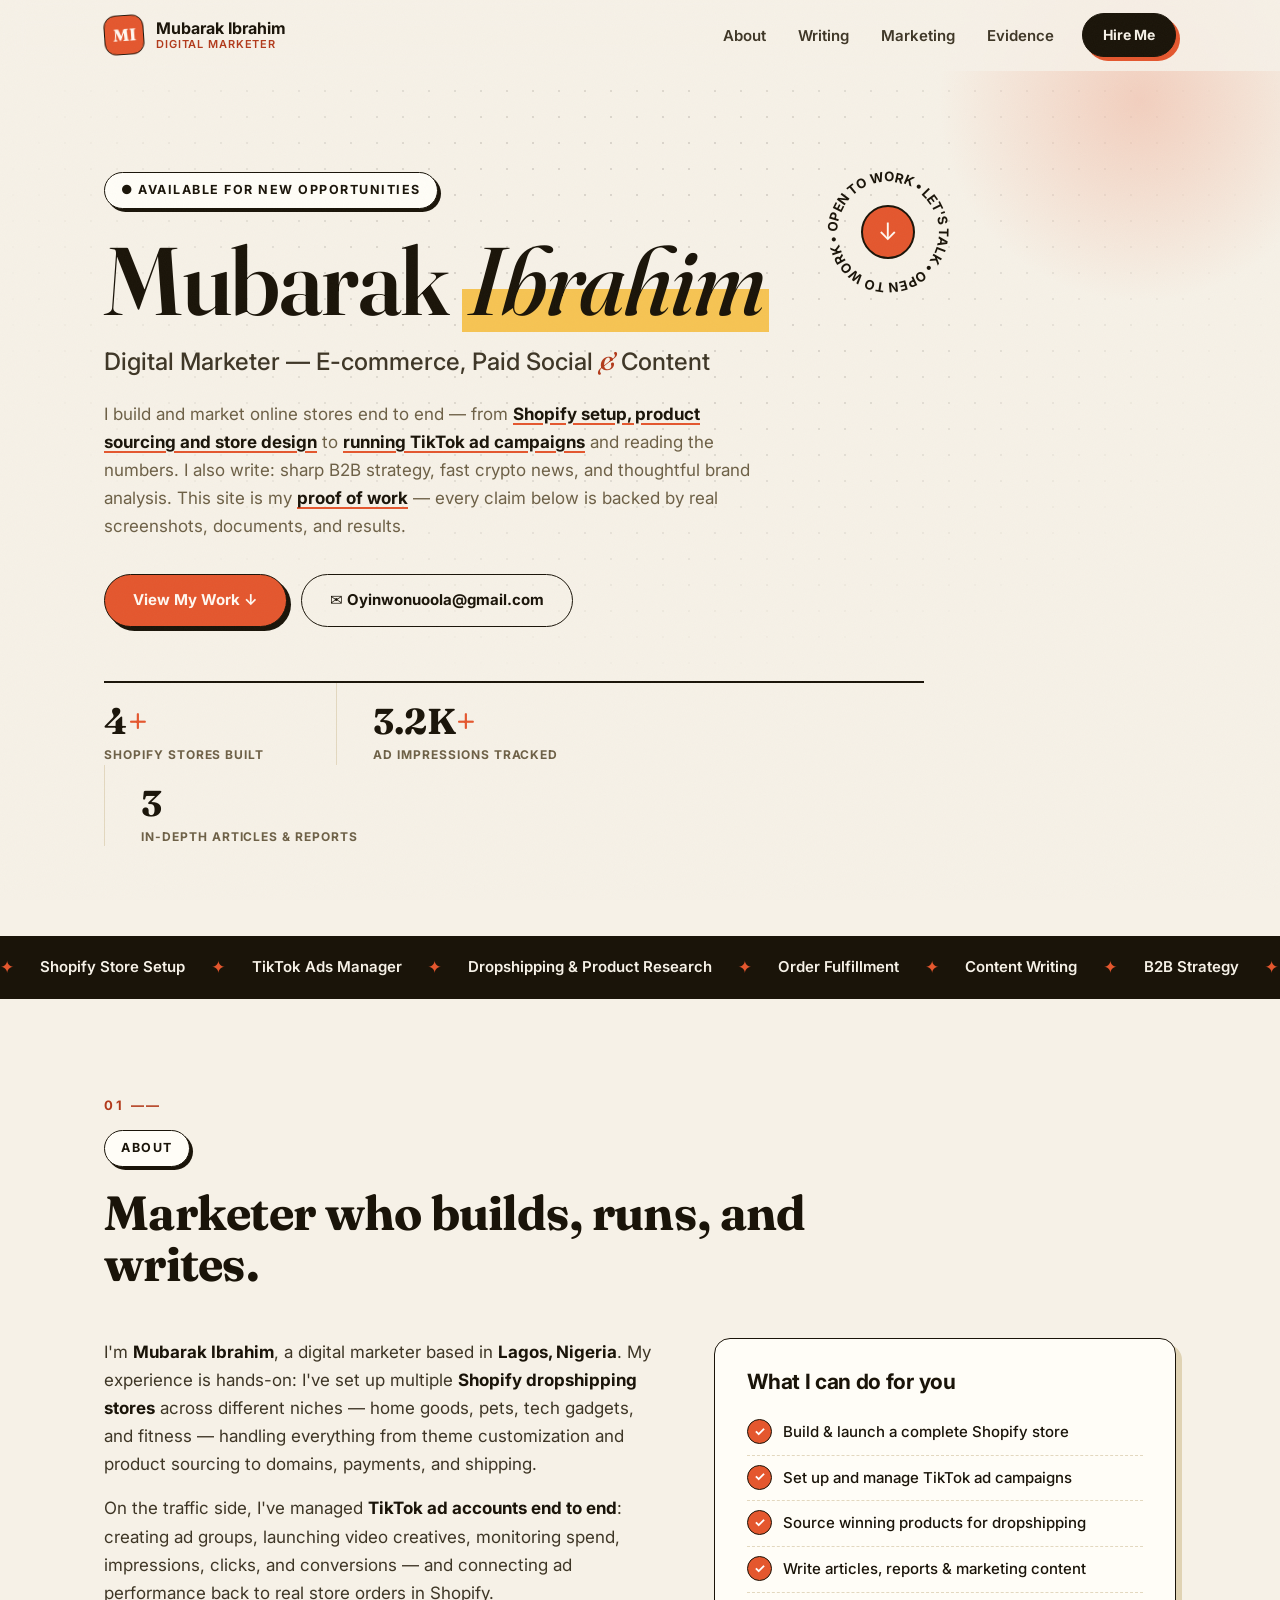
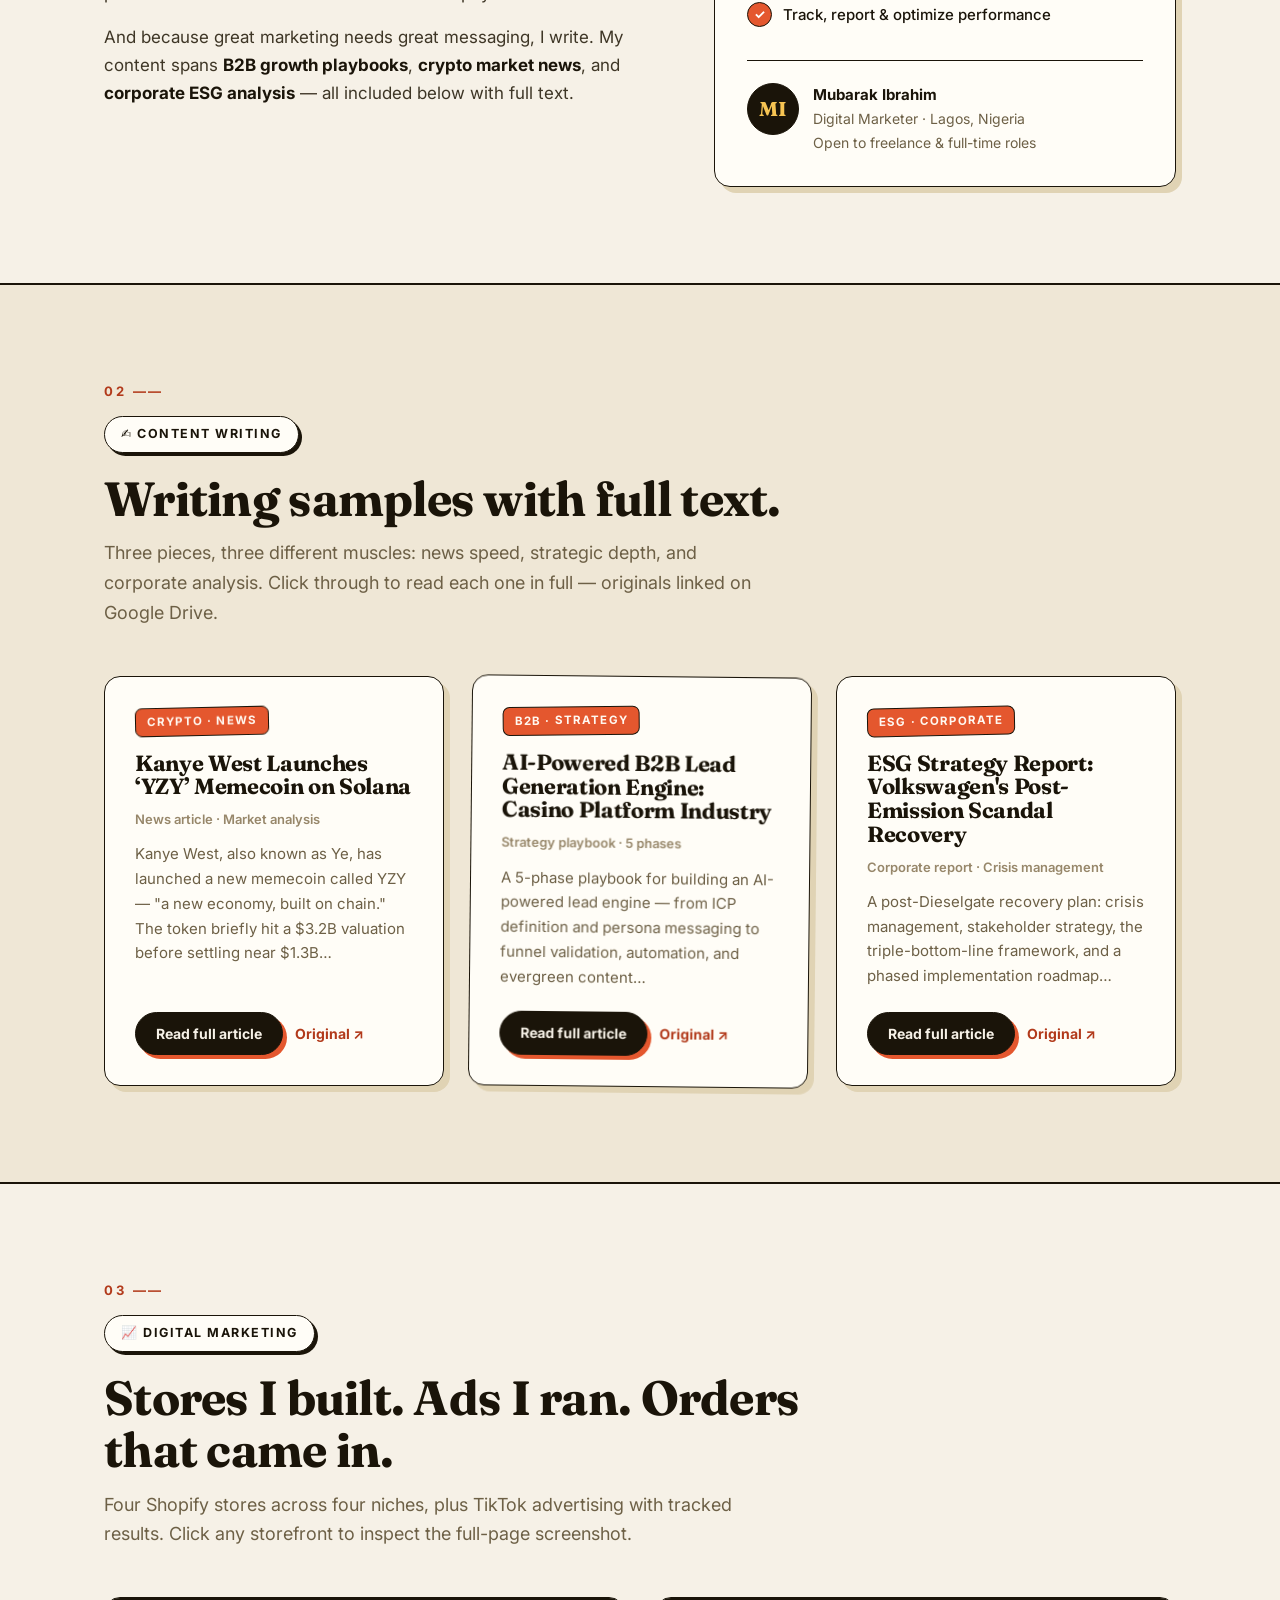
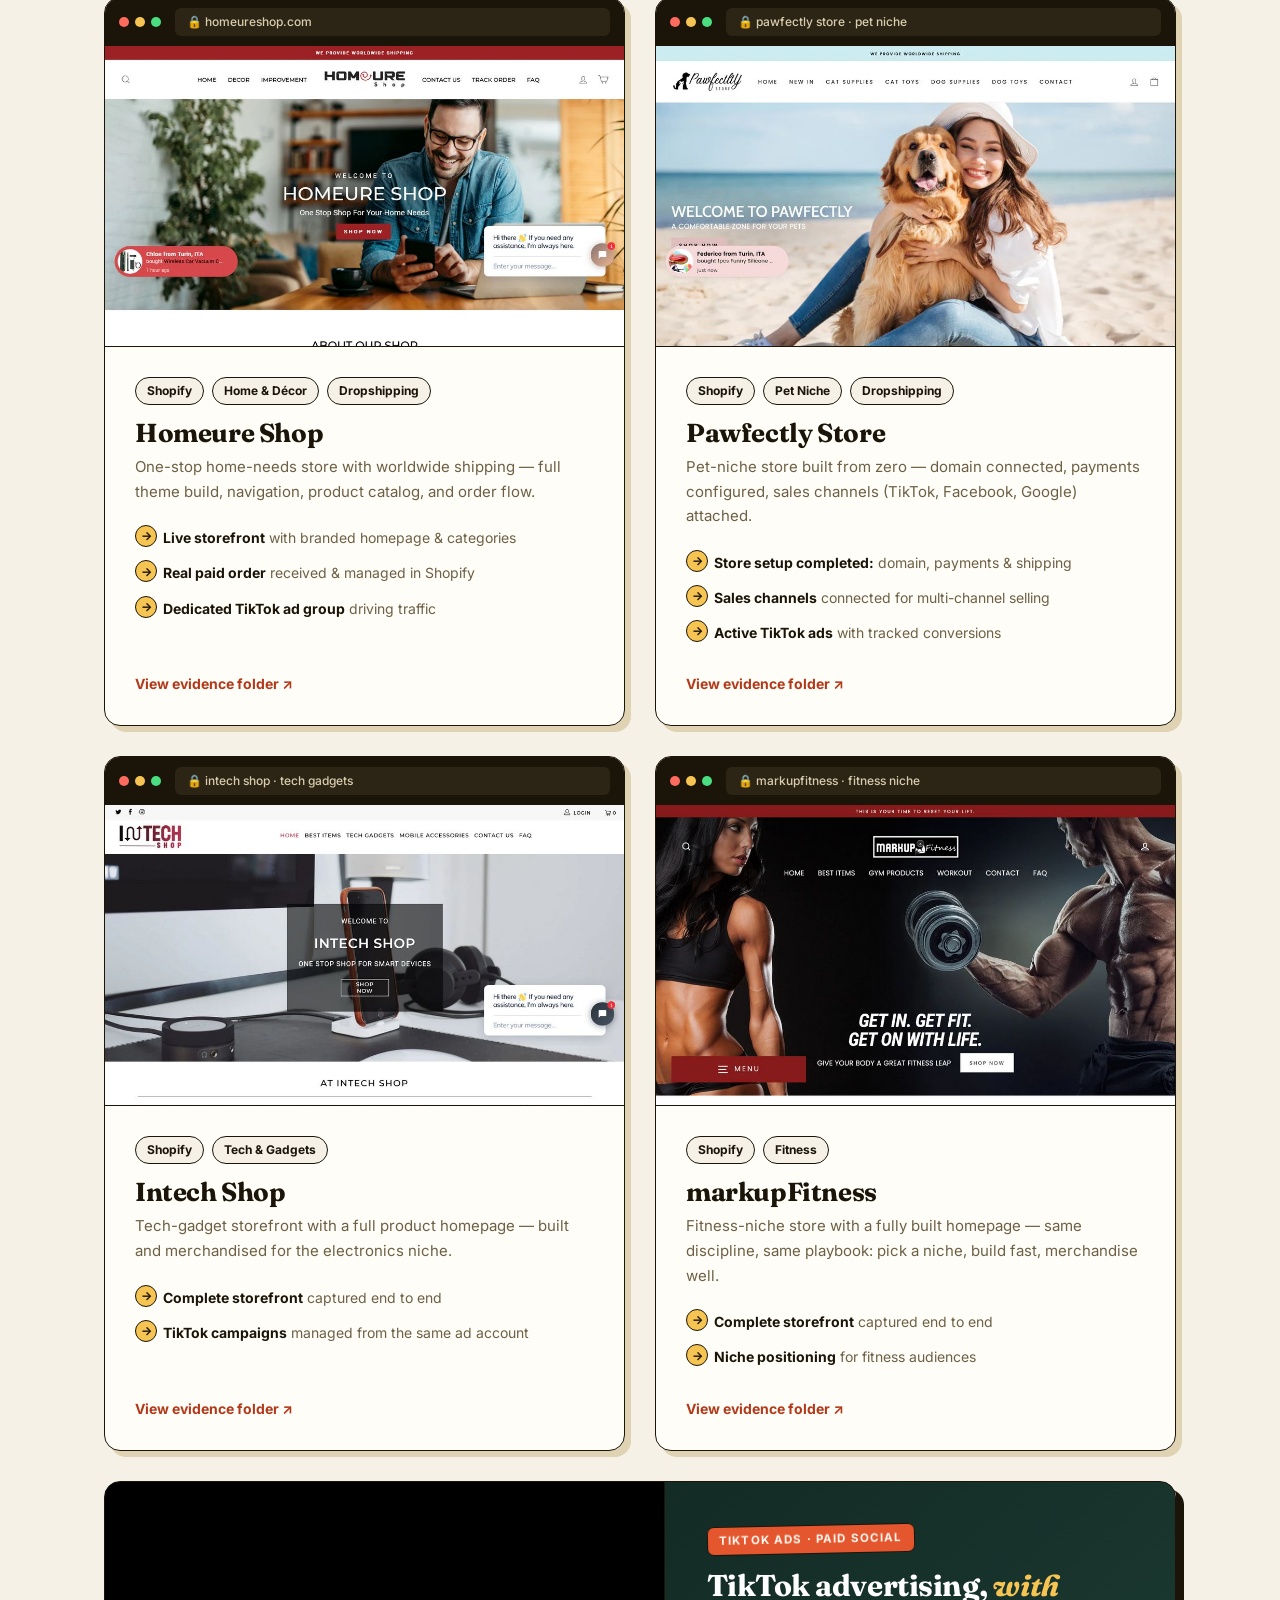
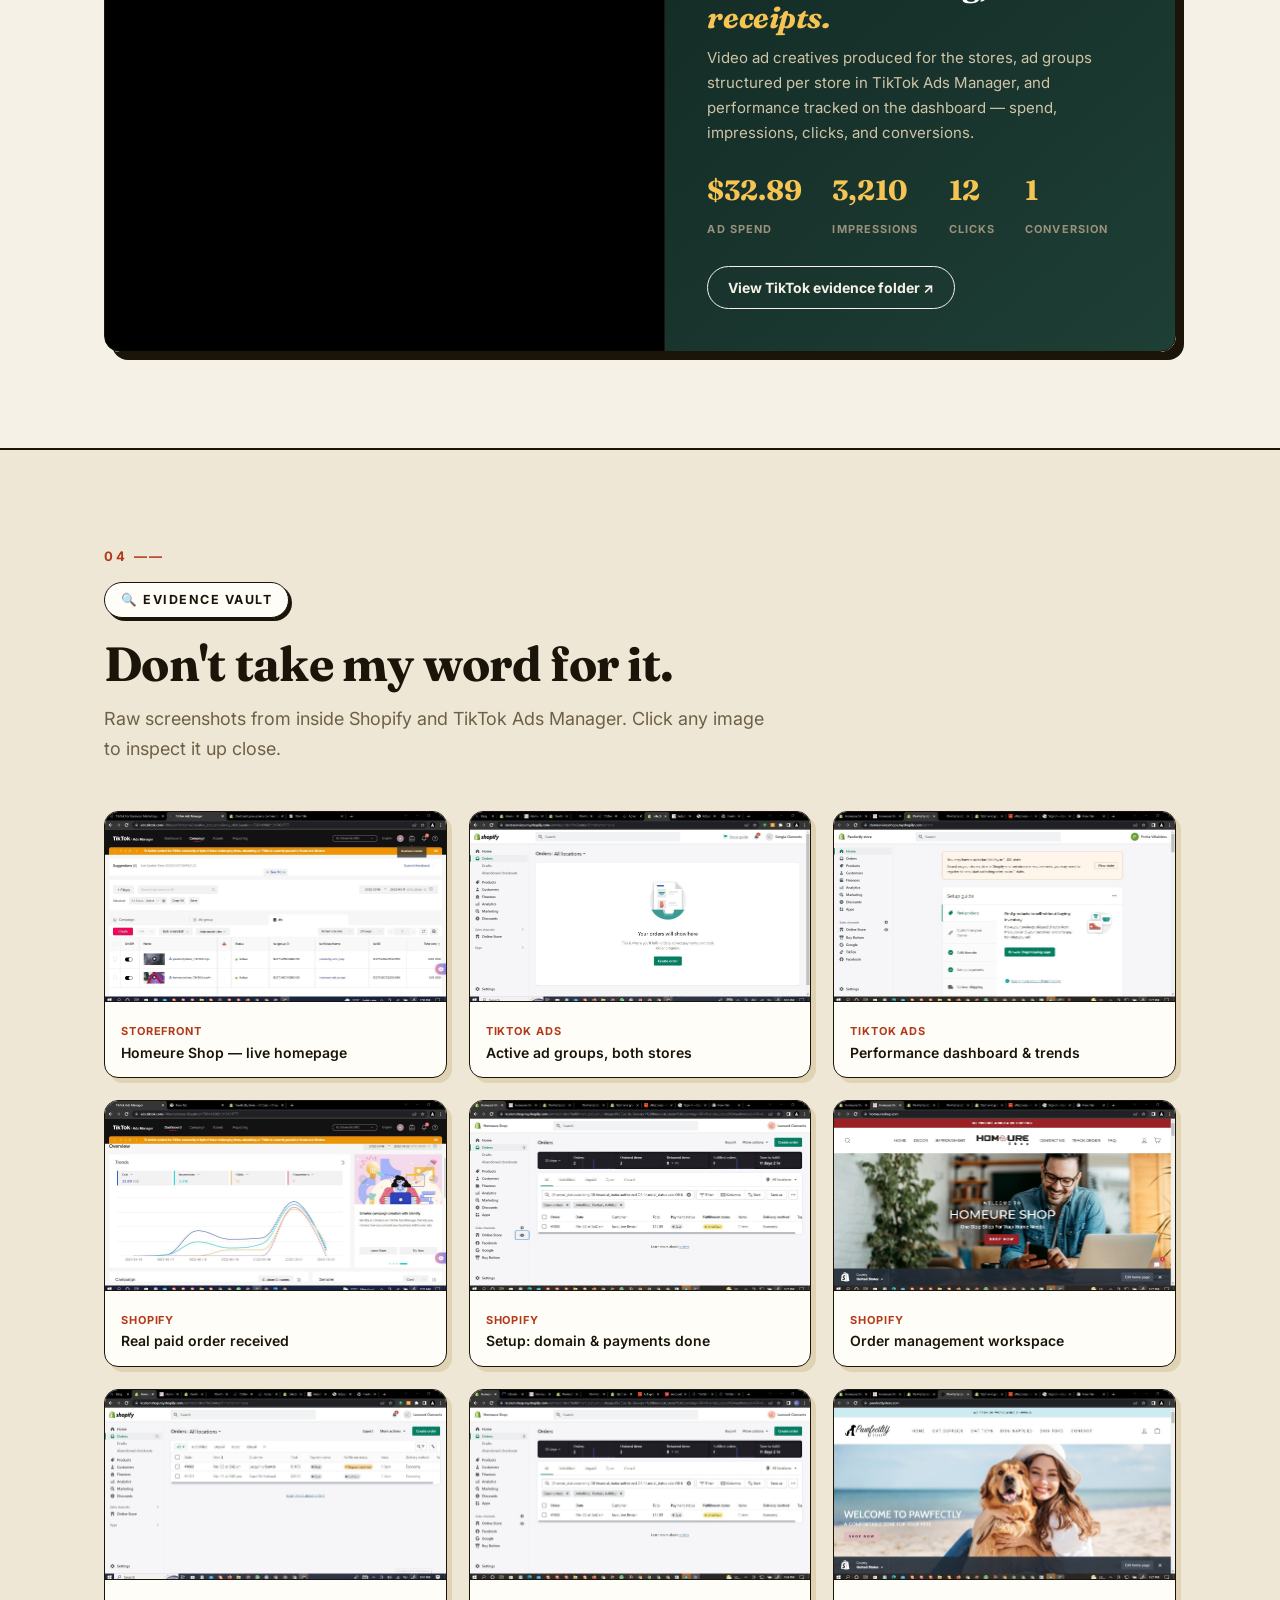
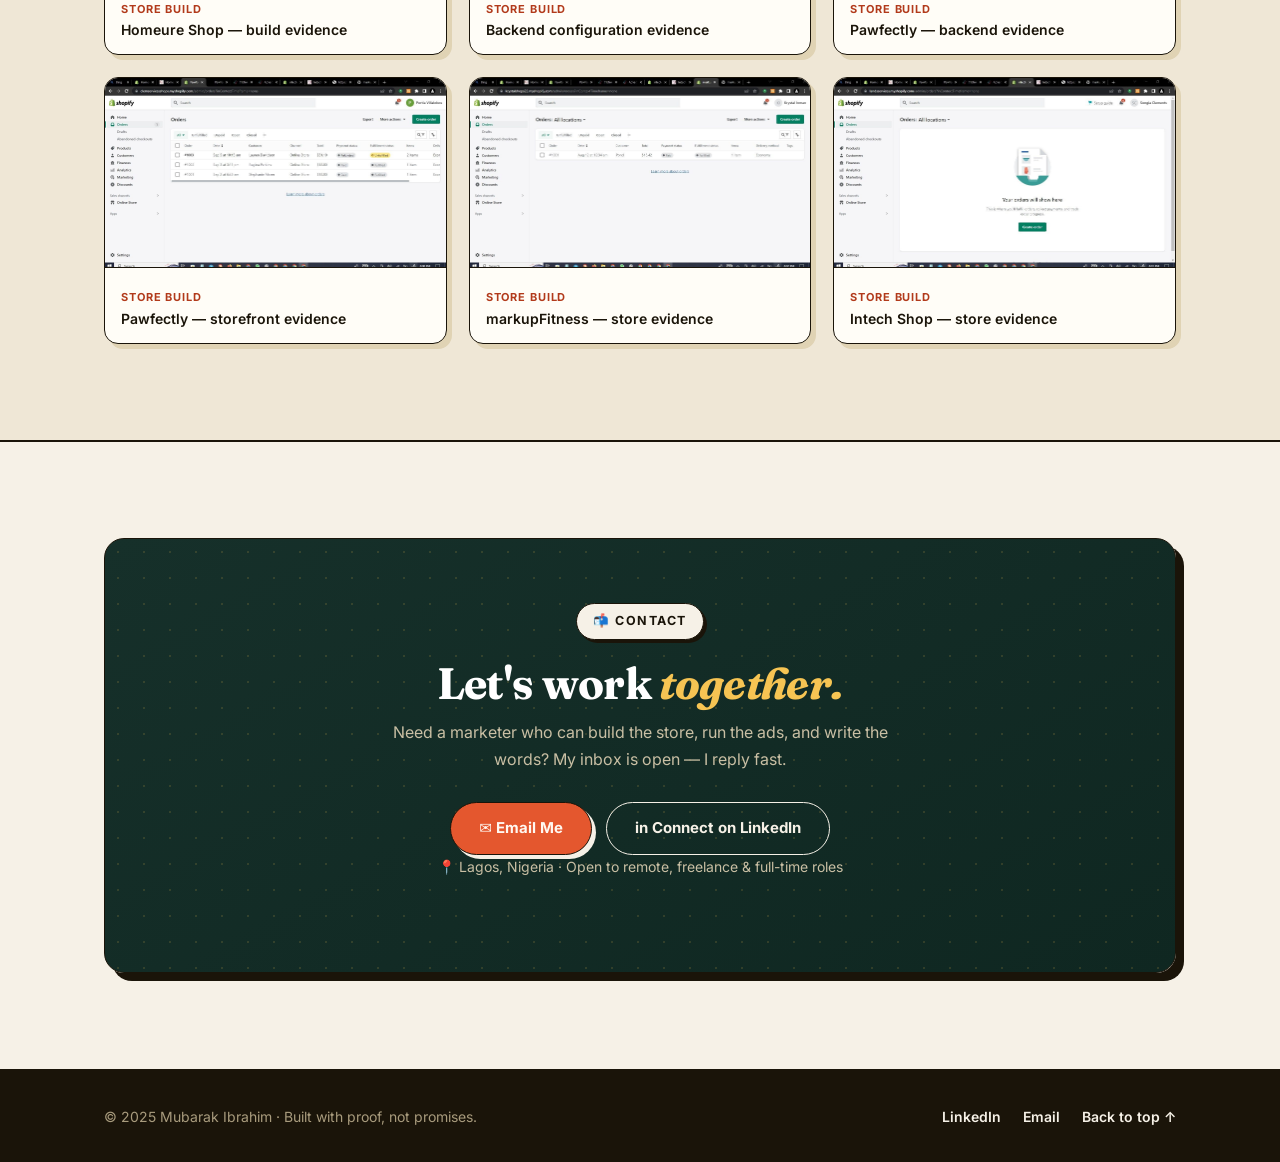
==== index.html @ b7db6907 "Launch portfolio" ====
<!DOCTYPE html>
<html lang="en">
<head>
  <meta charset="UTF-8" />
  <meta name="viewport" content="width=device-width, initial-scale=1.0" />
  <title>Mubarak Ibrahim — Digital Marketer | Content & E-commerce Portfolio</title>
  <meta name="description" content="Portfolio of Mubarak Ibrahim, Digital Marketer. Evidence of work: 4 Shopify e-commerce stores, TikTok ad campaigns, and content writing — B2B strategy, crypto news, and ESG brand analysis." />
  <link rel="icon" href="data:image/svg+xml,%3Csvg xmlns='http://www.w3.org/2000/svg' viewBox='0 0 64 64'%3E%3Crect width='64' height='64' rx='14' fill='%231c1917'/%3E%3Ctext x='32' y='43' font-family='Georgia,serif' font-size='30' font-weight='bold' fill='white' text-anchor='middle'%3EMI%3C/text%3E%3C/svg%3E" />
  <link rel="preconnect" href="https://fonts.googleapis.com" />
  <link rel="preconnect" href="https://fonts.gstatic.com" crossorigin />
  <link href="https://fonts.googleapis.com/css2?family=Fraunces:opsz,wght@9..144,500;9..144,600;9..144,700&family=Inter:wght@400;500;600;700&display=swap" rel="stylesheet" />
  <link rel="stylesheet" href="assets/css/style.css" />
</head>
<body>

  <!-- ================= NAV ================= -->
  <nav class="nav" id="nav">
    <div class="nav-inner">
      <a class="brand" href="#top">
        <span class="brand-mark">MI</span>
        <span class="brand-name">Mubarak Ibrahim<small>Digital Marketer</small></span>
      </a>
      <ul class="nav-links" id="navLinks">
        <li><a href="#about">About</a></li>
        <li><a href="#writing">Writing</a></li>
        <li><a href="#marketing">Marketing</a></li>
        <li><a href="#evidence">Evidence</a></li>
        <li class="nav-cta"><a class="btn btn-primary btn-sm" href="#contact">Hire Me</a></li>
      </ul>
      <button class="hamburger" id="hamburger" aria-label="Menu" aria-expanded="false">☰</button>
    </div>
  </nav>

  <!-- ================= HERO ================= -->
  <header class="hero" id="top">
    <div class="container">
      <div class="hero-inner">
        <div class="hero-badge reveal" aria-hidden="true">
          <svg viewBox="0 0 120 120">
            <defs><path id="badge-circle" d="M60,60 m-46,0 a46,46 0 1,1 92,0 a46,46 0 1,1 -92,0" /></defs>
            <text><textPath href="#badge-circle" textLength="286">OPEN TO WORK • LET'S TALK • OPEN TO WORK •</textPath></text>
          </svg>
          <div class="hero-badge-center"><span>↓</span></div>
        </div>
        <span class="eyebrow reveal">● Available for new opportunities</span>
        <h1 class="reveal">Mubarak <span class="amp">Ibrahim</span></h1>
        <p class="hero-role reveal">Digital Marketer — E-commerce, Paid Social <span class="amp">&amp;</span> Content</p>
        <p class="hero-bio reveal">
          I build and market online stores end to end — from <strong>Shopify setup, product sourcing
          and store design</strong> to <strong>running TikTok ad campaigns</strong> and reading the numbers.
          I also write: sharp B2B strategy, fast crypto news, and thoughtful brand analysis.
          This site is my <strong>proof of work</strong> — every claim below is backed by real screenshots, documents, and results.
        </p>
        <div class="hero-actions reveal">
          <a class="btn btn-accent" href="#marketing">View My Work ↓</a>
          <a class="btn btn-ghost" href="mailto:Oyinwonuoola@gmail.com">✉️ Oyinwonuoola@gmail.com</a>
        </div>
        <div class="hero-stats reveal">
          <div class="stat"><div class="stat-num">4<span>+</span></div><div class="stat-label">Shopify stores built</div></div>
          <div class="stat"><div class="stat-num">3.2K<span>+</span></div><div class="stat-label">Ad impressions tracked</div></div>
          <div class="stat"><div class="stat-num">3</div><div class="stat-label">In-depth articles &amp; reports</div></div>
        </div>
      </div>
    </div>
  </header>

  <!-- ================= SKILLS TICKER ================= -->
  <div class="marquee" aria-label="Skills">
    <div class="marquee-track">
      <div class="mq-group">
        <span class="mq-item"><span class="mq-star">✦</span>Shopify Store Setup</span>
        <span class="mq-item"><span class="mq-star">✦</span>TikTok Ads Manager</span>
        <span class="mq-item"><span class="mq-star">✦</span>Dropshipping &amp; Product Research</span>
        <span class="mq-item"><span class="mq-star">✦</span>Order Fulfillment</span>
        <span class="mq-item"><span class="mq-star">✦</span>Content Writing</span>
        <span class="mq-item"><span class="mq-star">✦</span>B2B Strategy</span>
        <span class="mq-item"><span class="mq-star">✦</span>Crypto &amp; Market News</span>
        <span class="mq-item"><span class="mq-star">✦</span>ESG &amp; Brand Analysis</span>
      </div>
      <div class="mq-group" aria-hidden="true">
        <span class="mq-item"><span class="mq-star">✦</span>Shopify Store Setup</span>
        <span class="mq-item"><span class="mq-star">✦</span>TikTok Ads Manager</span>
        <span class="mq-item"><span class="mq-star">✦</span>Dropshipping &amp; Product Research</span>
        <span class="mq-item"><span class="mq-star">✦</span>Order Fulfillment</span>
        <span class="mq-item"><span class="mq-star">✦</span>Content Writing</span>
        <span class="mq-item"><span class="mq-star">✦</span>B2B Strategy</span>
        <span class="mq-item"><span class="mq-star">✦</span>Crypto &amp; Market News</span>
        <span class="mq-item"><span class="mq-star">✦</span>ESG &amp; Brand Analysis</span>
      </div>
    </div>
  </div>

  <!-- ================= ABOUT ================= -->
  <section class="section" id="about">
    <div class="container">
      <div class="section-head reveal">
        <span class="eyebrow">About</span>
        <h2 class="section-title">Marketer who builds, runs, and writes.</h2>
      </div>
      <div class="about-grid">
        <div class="about-copy reveal">
          <p>
            I'm <strong>Mubarak Ibrahim</strong>, a digital marketer based in <strong>Lagos, Nigeria</strong>.
            My experience is hands-on: I've set up multiple <strong>Shopify dropshipping stores</strong> across
            different niches — home goods, pets, tech gadgets, and fitness — handling everything from
            theme customization and product sourcing to domains, payments, and shipping.
          </p>
          <p>
            On the traffic side, I've managed <strong>TikTok ad accounts end to end</strong>: creating ad groups,
            launching video creatives, monitoring spend, impressions, clicks, and conversions — and connecting
            ad performance back to real store orders in Shopify.
          </p>
          <p>
            And because great marketing needs great messaging, I write. My content spans
            <strong>B2B growth playbooks</strong>, <strong>crypto market news</strong>, and
            <strong>corporate ESG analysis</strong> — all included below with full text.
          </p>
        </div>
        <aside class="about-card reveal">
          <h3>What I can do for you</h3>
          <ul class="check-list">
            <li>Build &amp; launch a complete Shopify store</li>
            <li>Set up and manage TikTok ad campaigns</li>
            <li>Source winning products for dropshipping</li>
            <li>Write articles, reports &amp; marketing content</li>
            <li>Track, report &amp; optimize performance</li>
          </ul>
          <div class="profile-row">
            <div class="avatar">MI</div>
            <p><strong>Mubarak Ibrahim</strong>Digital Marketer · Lagos, Nigeria<br />Open to freelance &amp; full-time roles</p>
          </div>
        </aside>
      </div>
    </div>
  </section>

  <!-- ================= WRITING ================= -->
  <section class="section section-alt" id="writing">
    <div class="container">
      <div class="section-head reveal">
        <span class="eyebrow">✍️ Content Writing</span>
        <h2 class="section-title">Writing samples with full text.</h2>
        <p class="section-lead">Three pieces, three different muscles: news speed, strategic depth, and corporate analysis. Click through to read each one in full — originals linked on Google Drive.</p>
      </div>
      <div class="writing-grid">
        <article class="article-card reveal">
          <span class="tag">Crypto · News</span>
          <h3><a href="articles/yzy-memecoin.html">Kanye West Launches ‘YZY’ Memecoin on Solana</a></h3>
          <p class="article-meta">News article · Market analysis</p>
          <p class="article-excerpt">Kanye West, also known as Ye, has launched a new memecoin called YZY — "a new economy, built on chain." The token briefly hit a $3.2B valuation before settling near $1.3B…</p>
          <div class="article-actions">
            <a class="btn btn-primary btn-sm" href="articles/yzy-memecoin.html">Read full article</a>
            <a class="text-link" href="https://drive.google.com/file/d/1-a0sJqhmX3QsgvcOfZs9fnZiYoQkZNGd2jI4k3p58xU/view" target="_blank" rel="noopener">Original ↗</a>
          </div>
        </article>
        <article class="article-card reveal">
          <span class="tag">B2B · Strategy</span>
          <h3><a href="articles/b2b-lead-generation.html">AI-Powered B2B Lead Generation Engine: Casino Platform Industry</a></h3>
          <p class="article-meta">Strategy playbook · 5 phases</p>
          <p class="article-excerpt">A 5-phase playbook for building an AI-powered lead engine — from ICP definition and persona messaging to funnel validation, automation, and evergreen content…</p>
          <div class="article-actions">
            <a class="btn btn-primary btn-sm" href="articles/b2b-lead-generation.html">Read full article</a>
            <a class="text-link" href="https://drive.google.com/file/d/11D16DRTC5qL5moirmEOJ-NyrhL7PH-spTAf7kSePG1E/view" target="_blank" rel="noopener">Original ↗</a>
          </div>
        </article>
        <article class="article-card reveal">
          <span class="tag">ESG · Corporate</span>
          <h3><a href="articles/volkswagen-esg.html">ESG Strategy Report: Volkswagen's Post-Emission Scandal Recovery</a></h3>
          <p class="article-meta">Corporate report · Crisis management</p>
          <p class="article-excerpt">A post-Dieselgate recovery plan: crisis management, stakeholder strategy, the triple-bottom-line framework, and a phased implementation roadmap…</p>
          <div class="article-actions">
            <a class="btn btn-primary btn-sm" href="articles/volkswagen-esg.html">Read full article</a>
            <a class="text-link" href="https://drive.google.com/file/d/1rjMRXbpgLOSpxG6YwfJzLoMmj19BBimt/view" target="_blank" rel="noopener">Original ↗</a>
          </div>
        </article>
      </div>
    </div>
  </section>

  <!-- ================= MARKETING ================= -->
  <section class="section" id="marketing">
    <div class="container">
      <div class="section-head reveal">
        <span class="eyebrow">📈 Digital Marketing</span>
        <h2 class="section-title">Stores I built. Ads I ran. Orders that came in.</h2>
        <p class="section-lead">Four Shopify stores across four niches, plus TikTok advertising with tracked results. Click any storefront to inspect the full-page screenshot.</p>
      </div>

      <div class="projects">
        <!-- Homeure Shop -->
        <article class="project-card reveal">
          <div class="browser-frame" data-lightbox data-full="assets/img/homeure-store.jpg" data-caption="Homeure Shop — full homepage (homeureshop.com)">
            <div class="browser-bar"><span class="dot"></span><span class="dot"></span><span class="dot"></span><span class="browser-url">🔒 homeureshop.com</span></div>
            <div class="project-cover"><img src="assets/img/homeure-store.jpg" alt="Homeure Shop homepage screenshot" loading="lazy" /></div>
          </div>
          <div class="project-body">
            <div class="project-tags"><span class="mini-tag">Shopify</span><span class="mini-tag">Home &amp; Décor</span><span class="mini-tag">Dropshipping</span></div>
            <h3>Homeure Shop</h3>
            <p>One-stop home-needs store with worldwide shipping — full theme build, navigation, product catalog, and order flow.</p>
            <ul class="evidence-list">
              <li><strong>Live storefront</strong> with branded homepage &amp; categories</li>
              <li><strong>Real paid order</strong> received &amp; managed in Shopify</li>
              <li><strong>Dedicated TikTok ad group</strong> driving traffic</li>
            </ul>
            <div class="project-actions">
              <a class="text-link" href="https://drive.google.com/drive/folders/1oxXbuyF2PI2U2iZTWecrxDIsL26G5jpI" target="_blank" rel="noopener">View evidence folder ↗</a>
            </div>
          </div>
        </article>

        <!-- Pawfectly Store -->
        <article class="project-card reveal">
          <div class="browser-frame" data-lightbox data-full="assets/img/pawfectly-store.jpg" data-caption="Pawfectly Store — full homepage (pet niche)">
            <div class="browser-bar"><span class="dot"></span><span class="dot"></span><span class="dot"></span><span class="browser-url">🔒 pawfectly store · pet niche</span></div>
            <div class="project-cover"><img src="assets/img/pawfectly-store.jpg" alt="Pawfectly Store homepage screenshot" loading="lazy" /></div>
          </div>
          <div class="project-body">
            <div class="project-tags"><span class="mini-tag">Shopify</span><span class="mini-tag">Pet Niche</span><span class="mini-tag">Dropshipping</span></div>
            <h3>Pawfectly Store</h3>
            <p>Pet-niche store built from zero — domain connected, payments configured, sales channels (TikTok, Facebook, Google) attached.</p>
            <ul class="evidence-list">
              <li><strong>Store setup completed:</strong> domain, payments &amp; shipping</li>
              <li><strong>Sales channels</strong> connected for multi-channel selling</li>
              <li><strong>Active TikTok ads</strong> with tracked conversions</li>
            </ul>
            <div class="project-actions">
              <a class="text-link" href="https://drive.google.com/drive/folders/1kOn7sy7D-cpSlJRNyOGpSOugDEtaK_dk" target="_blank" rel="noopener">View evidence folder ↗</a>
            </div>
          </div>
        </article>

        <!-- Intech Shop -->
        <article class="project-card reveal">
          <div class="browser-frame" data-lightbox data-full="assets/img/intech-store.jpg" data-caption="Intech Shop — full homepage (tech gadgets niche)">
            <div class="browser-bar"><span class="dot"></span><span class="dot"></span><span class="dot"></span><span class="browser-url">🔒 intech shop · tech gadgets</span></div>
            <div class="project-cover"><img src="assets/img/intech-store.jpg" alt="Intech Shop homepage screenshot" loading="lazy" /></div>
          </div>
          <div class="project-body">
            <div class="project-tags"><span class="mini-tag">Shopify</span><span class="mini-tag">Tech &amp; Gadgets</span></div>
            <h3>Intech Shop</h3>
            <p>Tech-gadget storefront with a full product homepage — built and merchandised for the electronics niche.</p>
            <ul class="evidence-list">
              <li><strong>Complete storefront</strong> captured end to end</li>
              <li><strong>TikTok campaigns</strong> managed from the same ad account</li>
            </ul>
            <div class="project-actions">
              <a class="text-link" href="https://drive.google.com/drive/folders/1r4uuQT5EAMBUreQ3su7FA-J2AtFwzams" target="_blank" rel="noopener">View evidence folder ↗</a>
            </div>
          </div>
        </article>

        <!-- markupFitness -->
        <article class="project-card reveal">
          <div class="browser-frame" data-lightbox data-full="assets/img/markupfitness-store.jpg" data-caption="markupFitness — full homepage (fitness niche)">
            <div class="browser-bar"><span class="dot"></span><span class="dot"></span><span class="dot"></span><span class="browser-url">🔒 markupfitness · fitness niche</span></div>
            <div class="project-cover"><img src="assets/img/markupfitness-store.jpg" alt="markupFitness homepage screenshot" loading="lazy" /></div>
          </div>
          <div class="project-body">
            <div class="project-tags"><span class="mini-tag">Shopify</span><span class="mini-tag">Fitness</span></div>
            <h3>markupFitness</h3>
            <p>Fitness-niche store with a fully built homepage — same discipline, same playbook: pick a niche, build fast, merchandise well.</p>
            <ul class="evidence-list">
              <li><strong>Complete storefront</strong> captured end to end</li>
              <li><strong>Niche positioning</strong> for fitness audiences</li>
            </ul>
            <div class="project-actions">
              <a class="text-link" href="https://drive.google.com/drive/folders/1SFcfakpo4IRvBQ7ryxf-NO4F6MiCYDrq" target="_blank" rel="noopener">View evidence folder ↗</a>
            </div>
          </div>
        </article>
      </div>

      <!-- TikTok Ads feature -->
      <div class="tiktok-feature reveal">
        <div class="tiktok-media">
          <iframe title="TikTok ad creative video" src="https://drive.google.com/file/d/14dOxNoDcb_JM_QWrisLl0E0SJB1pFznJ/preview" allow="autoplay; encrypted-media" loading="lazy"></iframe>
        </div>
        <div class="tiktok-body">
          <span class="tag">TikTok Ads · Paid Social</span>
          <h3>TikTok advertising, <em>with receipts.</em></h3>
          <p>Video ad creatives produced for the stores, ad groups structured per store in TikTok Ads Manager, and performance tracked on the dashboard — spend, impressions, clicks, and conversions.</p>
          <div class="metric-row">
            <div class="metric"><b>$32.89</b><span>Ad spend</span></div>
            <div class="metric"><b>3,210</b><span>Impressions</span></div>
            <div class="metric"><b>12</b><span>Clicks</span></div>
            <div class="metric"><b>1</b><span>Conversion</span></div>
          </div>
          <a class="btn btn-ghost btn-sm" href="https://drive.google.com/drive/folders/14tAijVWEa_QQSwhrqDxzR5HbbMkL7rvp" target="_blank" rel="noopener">View TikTok evidence folder ↗</a>
        </div>
      </div>
    </div>
  </section>

  <!-- ================= EVIDENCE ================= -->
  <section class="section section-alt" id="evidence">
    <div class="container">
      <div class="section-head reveal">
        <span class="eyebrow">🔍 Evidence Vault</span>
        <h2 class="section-title">Don't take my word for it.</h2>
        <p class="section-lead">Raw screenshots from inside Shopify and TikTok Ads Manager. Click any image to inspect it up close.</p>
      </div>
      <div class="gallery-grid">
        <div class="g-item reveal" data-lightbox data-full="assets/img/tiktok-kc-1.jpg" data-caption="Homeure Shop — live storefront homepage">
          <div class="g-thumb"><img src="assets/img/tiktok-kc-1.jpg" alt="Homeure Shop live storefront" loading="lazy" /></div>
          <div class="g-cap"><span>Storefront</span><p>Homeure Shop — live homepage</p></div>
        </div>
        <div class="g-item reveal" data-lightbox data-full="assets/img/intech.jpg" data-caption="TikTok Ads Manager — active ad groups for Pawfectly & Homeure stores">
          <div class="g-thumb"><img src="assets/img/intech.jpg" alt="TikTok Ads Manager campaigns" loading="lazy" /></div>
          <div class="g-cap"><span>TikTok Ads</span><p>Active ad groups, both stores</p></div>
        </div>
        <div class="g-item reveal" data-lightbox data-full="assets/img/kc-2.jpg" data-caption="TikTok Ads dashboard — $32.89 spend · 3,210 impressions · 12 clicks · 1 conversion">
          <div class="g-thumb"><img src="assets/img/kc-2.jpg" alt="TikTok Ads performance dashboard" loading="lazy" /></div>
          <div class="g-cap"><span>TikTok Ads</span><p>Performance dashboard &amp; trends</p></div>
        </div>
        <div class="g-item reveal" data-lightbox data-full="assets/img/tiktok-kc-2.jpg" data-caption="Shopify orders — real paid order #1002 received at Homeure Shop">
          <div class="g-thumb"><img src="assets/img/tiktok-kc-2.jpg" alt="Shopify paid order" loading="lazy" /></div>
          <div class="g-cap"><span>Shopify</span><p>Real paid order received</p></div>
        </div>
        <div class="g-item reveal" data-lightbox data-full="assets/img/kc-11.jpg" data-caption="Shopify setup guide — domain & payments configured (Pawfectly store)">
          <div class="g-thumb"><img src="assets/img/kc-11.jpg" alt="Shopify store setup guide" loading="lazy" /></div>
          <div class="g-cap"><span>Shopify</span><p>Setup: domain &amp; payments done</p></div>
        </div>
        <div class="g-item reveal" data-lightbox data-full="assets/img/kc-1.jpg" data-caption="Shopify admin — order management workspace">
          <div class="g-thumb"><img src="assets/img/kc-1.jpg" alt="Shopify admin orders" loading="lazy" /></div>
          <div class="g-cap"><span>Shopify</span><p>Order management workspace</p></div>
        </div>
        <div class="g-item reveal" data-lightbox data-full="assets/img/kc-first-store.jpg" data-caption="Homeure Shop — store build evidence">
          <div class="g-thumb"><img src="assets/img/kc-first-store.jpg" alt="Homeure Shop build evidence" loading="lazy" /></div>
          <div class="g-cap"><span>Store build</span><p>Homeure Shop — build evidence</p></div>
        </div>
        <div class="g-item reveal" data-lightbox data-full="assets/img/kc-111.jpg" data-caption="Store backend — configuration evidence">
          <div class="g-thumb"><img src="assets/img/kc-111.jpg" alt="Store backend evidence" loading="lazy" /></div>
          <div class="g-cap"><span>Store build</span><p>Backend configuration evidence</p></div>
        </div>
        <div class="g-item reveal" data-lightbox data-full="assets/img/kc-22.jpg" data-caption="Pawfectly store — backend evidence">
          <div class="g-thumb"><img src="assets/img/kc-22.jpg" alt="Pawfectly store backend" loading="lazy" /></div>
          <div class="g-cap"><span>Store build</span><p>Pawfectly — backend evidence</p></div>
        </div>
        <div class="g-item reveal" data-lightbox data-full="assets/img/parfect.jpg" data-caption="Pawfectly store — storefront evidence">
          <div class="g-thumb"><img src="assets/img/parfect.jpg" alt="Pawfectly store evidence" loading="lazy" /></div>
          <div class="g-cap"><span>Store build</span><p>Pawfectly — storefront evidence</p></div>
        </div>
        <div class="g-item reveal" data-lightbox data-full="assets/img/markupfitness.jpg" data-caption="markupFitness — store evidence">
          <div class="g-thumb"><img src="assets/img/markupfitness.jpg" alt="markupFitness evidence" loading="lazy" /></div>
          <div class="g-cap"><span>Store build</span><p>markupFitness — store evidence</p></div>
        </div>
        <div class="g-item reveal" data-lightbox data-full="assets/img/intech.jpg" data-caption="Intech Shop — storefront cover">
          <div class="g-thumb"><img src="assets/img/intech.jpg" alt="Intech Shop evidence" loading="lazy" /></div>
          <div class="g-cap"><span>Store build</span><p>Intech Shop — store evidence</p></div>
        </div>
      </div>
    </div>
  </section>

  <!-- ================= CONTACT ================= -->
  <section class="section" id="contact">
    <div class="container">
      <div class="contact-card reveal">
        <span class="eyebrow">📬 Contact</span>
        <h2>Let's work <em>together.</em></h2>
        <p>Need a marketer who can build the store, run the ads, and write the words? My inbox is open — I reply fast.</p>
        <div class="contact-actions">
          <a class="btn btn-accent" href="mailto:Oyinwonuoola@gmail.com">✉️ Email Me</a>
          <a class="btn btn-ghost" href="https://www.linkedin.com/in/ibrahim-mubarak-333363290" target="_blank" rel="noopener">in Connect on LinkedIn</a>
        </div>
        <p class="contact-meta">📍 Lagos, Nigeria · Open to remote, freelance &amp; full-time roles</p>
      </div>
    </div>
  </section>

  <!-- ================= FOOTER ================= -->
  <footer>
    <div class="container footer-inner">
      <p>© 2025 Mubarak Ibrahim · Built with proof, not promises.</p>
      <div class="footer-links">
        <a href="https://www.linkedin.com/in/ibrahim-mubarak-333363290" target="_blank" rel="noopener">LinkedIn</a>
        <a href="mailto:Oyinwonuoola@gmail.com">Email</a>
        <a href="#top">Back to top ↑</a>
      </div>
    </div>
  </footer>

  <!-- ================= LIGHTBOX ================= -->
  <div class="lightbox" id="lightbox" role="dialog" aria-label="Image viewer">
    <div class="lightbox-backdrop"></div>
    <div class="lightbox-box">
      <button class="lightbox-btn lb-close" id="lbClose" aria-label="Close">✕</button>
      <button class="lightbox-btn lb-prev" id="lbPrev" aria-label="Previous">←</button>
      <button class="lightbox-btn lb-next" id="lbNext" aria-label="Next">→</button>
      <div class="lightbox-body" id="lbBody"><img id="lbImg" src="" alt="Evidence image" /></div>
      <p class="lightbox-cap" id="lbCap"></p>
    </div>
  </div>

  <script src="assets/js/main.js"></script>
</body>
</html>
---- assets/css/style.css ----
/* ============================================================
   Mubarak Ibrahim — Portfolio
   Identity: warm paper · ink · burnt orange (editorial minimal)
   ============================================================ */
:root {
  --paper: #f6f1e7;
  --paper-2: #efe7d6;
  --surface: #fffdf7;
  --ink: #1a1409;
  --ink-2: #3e3626;
  --muted: #6d6046;
  --faint: #97876a;
  --line: #e3d8bf;
  --sand-shadow: #e0d3b4;
  --accent: #e4572e;
  --accent-dark: #b23a1b;
  --accent-soft: #fdeee3;
  --marker: #f6c453;
  --pine: #16302a;
  --pine-2: #1e3f35;
  --radius: 16px;
  --shadow-sm: 0 1px 2px rgba(26, 20, 9, 0.08);
  --shadow-card: 6px 6px 0 var(--sand-shadow);
  --shadow-card-hover: 9px 9px 0 var(--ink);
  --font-body: "Inter", system-ui, -apple-system, "Segoe UI", Roboto, Arial, sans-serif;
  --font-display: "Fraunces", Georgia, "Times New Roman", serif;
  --max-w: 1120px;
}

* { box-sizing: border-box; margin: 0; padding: 0; }
html { scroll-behavior: smooth; }
body {
  counter-reset: sec;
  font-family: var(--font-body);
  background: var(--paper);
  color: var(--ink);
  line-height: 1.65;
  font-size: 16px;
  -webkit-font-smoothing: antialiased;
}
/* film grain over everything */
body::after {
  content: ""; position: fixed; inset: 0; z-index: 999; pointer-events: none; opacity: 0.05;
  background-image: url("data:image/svg+xml,%3Csvg xmlns='http://www.w3.org/2000/svg' width='160' height='160'%3E%3Cfilter id='n'%3E%3CfeTurbulence type='fractalNoise' baseFrequency='0.9' numOctaves='2'/%3E%3C/filter%3E%3Crect width='160' height='160' filter='url(%23n)' opacity='0.6'/%3E%3C/svg%3E");
}
::selection { background: var(--accent); color: #fff; }
img { max-width: 100%; display: block; }
a { color: var(--accent-dark); }
section { scroll-margin-top: 84px; }
::-webkit-scrollbar { width: 12px; }
::-webkit-scrollbar-track { background: var(--paper); }
::-webkit-scrollbar-thumb { background: var(--ink); border-radius: 8px; border: 3px solid var(--paper); }

.container { max-width: var(--max-w); margin: 0 auto; padding: 0 24px; }
.section { padding: 96px 0; counter-increment: sec; }
.section-alt { background: var(--paper-2); border-top: 2px solid var(--ink); border-bottom: 2px solid var(--ink); }

/* ---------- Typography ---------- */
h1, h2, h3 { font-family: var(--font-display); line-height: 1.08; letter-spacing: -0.015em; }
.section-head { margin-bottom: 48px; max-width: 760px; }
.section-head::before {
  content: "0" counter(sec) " ——";
  display: block; font-family: var(--font-body);
  font-weight: 700; font-size: 13px; letter-spacing: 0.22em;
  color: var(--accent-dark); margin-bottom: 14px;
}
.eyebrow {
  display: inline-flex; align-items: center; gap: 8px;
  font-size: 12.5px; font-weight: 700; letter-spacing: 0.12em; text-transform: uppercase;
  color: var(--ink); background: var(--surface);
  border: 1.5px solid var(--ink); box-shadow: 3px 3px 0 var(--ink);
  padding: 7px 16px; border-radius: 999px; margin-bottom: 20px;
}
.section-title { font-size: clamp(32px, 4.6vw, 48px); margin-bottom: 14px; }
.section-lead { color: var(--muted); font-size: 18px; max-width: 680px; }

/* ---------- Buttons ---------- */
.btn {
  display: inline-flex; align-items: center; gap: 8px;
  font-weight: 700; font-size: 15px; text-decoration: none;
  padding: 13px 28px; border-radius: 999px;
  border: 1.5px solid var(--ink);
  transition: transform 0.15s ease, box-shadow 0.15s ease, background 0.15s ease, color 0.15s ease;
  cursor: pointer;
}
.btn-primary { background: var(--ink); color: var(--paper); box-shadow: 4px 4px 0 var(--accent); }
.btn-primary:hover { transform: translate(-2px, -2px); box-shadow: 6px 6px 0 var(--accent); }
.btn-primary:active { transform: translate(2px, 2px); box-shadow: 0 0 0 var(--accent); }
.btn-accent { background: var(--accent); color: #fff8f1; box-shadow: 4px 4px 0 var(--ink); }
.btn-accent:hover { background: var(--accent-dark); transform: translate(-2px, -2px); box-shadow: 6px 6px 0 var(--ink); }
.btn-accent:active { transform: translate(2px, 2px); box-shadow: 0 0 0 var(--ink); }
.btn-ghost { background: transparent; color: var(--ink); box-shadow: 4px 4px 0 transparent; }
.btn-ghost:hover { background: var(--ink); color: var(--paper); transform: translate(-2px, -2px); box-shadow: 6px 6px 0 var(--sand-shadow); }
.btn-sm { padding: 9px 20px; font-size: 14px; }

/* ---------- Nav ---------- */
.nav {
  position: fixed; top: 0; left: 0; right: 0; z-index: 100;
  background: rgba(246, 241, 231, 0.88);
  backdrop-filter: blur(12px); -webkit-backdrop-filter: blur(12px);
  border-bottom: 1.5px solid transparent;
  transition: border-color 0.2s ease;
}
.nav.scrolled { border-bottom-color: var(--ink); }
.nav-inner { max-width: var(--max-w); margin: 0 auto; padding: 0 24px; height: 70px; display: flex; align-items: center; justify-content: space-between; }
.brand { display: flex; align-items: center; gap: 12px; text-decoration: none; color: var(--ink); }
.brand-mark {
  width: 40px; height: 40px; border-radius: 12px;
  background: var(--accent); color: #fff8f1;
  border: 1.5px solid var(--ink);
  display: flex; align-items: center; justify-content: center;
  font-family: var(--font-display); font-weight: 700; font-size: 17px;
  transform: rotate(-4deg);
}
.brand-name { font-weight: 700; font-size: 16px; line-height: 1.2; }
.brand-name small { display: block; font-weight: 600; font-size: 11px; color: var(--accent-dark); text-transform: uppercase; letter-spacing: 0.08em; }
.nav-links { display: flex; align-items: center; gap: 4px; list-style: none; }
.nav-links a:not(.btn) {
  text-decoration: none; color: var(--ink-2); font-weight: 600; font-size: 15px;
  padding: 8px 14px; border-radius: 999px; transition: color 0.15s, background 0.15s;
}
.nav-links a:not(.btn):hover, .nav-links a:not(.btn).active { color: var(--ink); background: rgba(26,20,9,0.07); }
.nav-cta { margin-left: 10px; }
.hamburger { display: none; background: var(--surface); border: 1.5px solid var(--ink); border-radius: 10px; padding: 7px 12px; cursor: pointer; color: var(--ink); font-size: 18px; box-shadow: 3px 3px 0 var(--ink); }

/* ---------- Hero ---------- */
.hero { padding: 172px 0 90px; position: relative; overflow: hidden; }
.hero::before {
  content: ""; position: absolute; inset: 0;
  background-image: radial-gradient(rgba(26,20,9,0.12) 1.2px, transparent 1.2px);
  background-size: 26px 26px;
  mask-image: radial-gradient(ellipse 70% 62% at 50% 28%, black 25%, transparent 75%);
  -webkit-mask-image: radial-gradient(ellipse 70% 62% at 50% 28%, black 25%, transparent 75%);
  pointer-events: none;
}
.hero::after {
  content: ""; position: absolute; top: -180px; right: -140px; width: 560px; height: 560px;
  background: radial-gradient(closest-side, rgba(228,87,46,0.22), transparent 72%);
  pointer-events: none;
}
.hero-inner { position: relative; max-width: 820px; }
.hero h1 { font-size: clamp(52px, 8.5vw, 96px); margin: 0 0 10px; font-weight: 600; }
.hero h1 .amp {
  font-style: italic; font-weight: 500;
  background: linear-gradient(transparent 58%, var(--marker) 58%, var(--marker) 94%, transparent 94%);
  padding: 0 6px;
}
.hero-role { font-size: clamp(18px, 2.6vw, 24px); color: var(--ink-2); font-weight: 500; margin-bottom: 18px; }
.hero-role .amp { color: var(--accent-dark); font-style: italic; font-family: var(--font-display); }
.hero-bio { font-size: 17px; color: var(--muted); max-width: 660px; margin-bottom: 34px; }
.hero-bio strong {
  color: var(--ink); font-weight: 700;
  text-decoration: underline; text-decoration-color: var(--accent);
  text-decoration-thickness: 2px; text-underline-offset: 3px;
}
.hero-actions { display: flex; gap: 14px; flex-wrap: wrap; margin-bottom: 54px; }
.hero-stats { display: flex; flex-wrap: wrap; border-top: 2px solid var(--ink); }
.stat { padding: 20px 36px 0 0; margin-right: 36px; }
.stat + .stat { border-left: 1.5px solid var(--line); padding-left: 36px; }
.stat-num { font-family: var(--font-display); font-size: 36px; font-weight: 700; line-height: 1; }
.stat-num span { color: var(--accent); }
.stat-label { font-size: 12px; color: var(--muted); font-weight: 700; margin-top: 6px; text-transform: uppercase; letter-spacing: 0.08em; }
/* rotating badge */
.hero-badge { position: absolute; top: -6px; right: -30px; width: 132px; height: 132px; }
.hero-badge svg { width: 100%; height: 100%; animation: spin 16s linear infinite; }
.hero-badge text { font-size: 12px; font-weight: 700; letter-spacing: 1px; fill: var(--ink); font-family: var(--font-body); }
.hero-badge-center { position: absolute; inset: 0; display: flex; align-items: center; justify-content: center; }
.hero-badge-center span {
  width: 54px; height: 54px; border-radius: 50%;
  background: var(--accent); color: #fff8f1; font-size: 24px;
  border: 2px solid var(--ink);
  display: flex; align-items: center; justify-content: center;
}
@keyframes spin { to { transform: rotate(360deg); } }

/* ---------- Marquee ---------- */
.marquee {
  background: var(--ink); color: var(--paper);
  overflow: hidden; padding: 15px 0;
  border-top: 2px solid var(--ink); border-bottom: 2px solid var(--ink);
}
.marquee-track { display: flex; width: max-content; animation: marquee 30s linear infinite; }
.marquee:hover .marquee-track { animation-play-state: paused; }
.mq-group { display: flex; align-items: center; }
.mq-item { display: flex; align-items: center; gap: 26px; padding-right: 26px; font-weight: 600; font-size: 15px; white-space: nowrap; }
.mq-star { color: var(--accent); font-size: 17px; }
@keyframes marquee { to { transform: translateX(-50%); } }

/* ---------- About ---------- */
.about-grid { display: grid; grid-template-columns: 1.2fr 1fr; gap: 56px; align-items: start; }
.about-copy p { color: var(--ink-2); margin-bottom: 16px; font-size: 17px; }
.about-copy p strong { color: var(--ink); }
.about-card {
  background: var(--surface); border: 1.5px solid var(--ink); border-radius: var(--radius);
  padding: 32px; box-shadow: var(--shadow-card); position: sticky; top: 100px;
  transition: transform 0.2s ease, box-shadow 0.2s ease;
}
.about-card:hover { transform: translate(-3px, -3px); box-shadow: var(--shadow-card-hover); }
.about-card h3 { font-size: 21px; margin-bottom: 16px; font-family: var(--font-body); font-weight: 700; }
.check-list { list-style: none; }
.check-list li { padding: 10px 0 10px 36px; position: relative; border-bottom: 1.5px dashed var(--line); font-size: 15px; font-weight: 500; }
.check-list li:last-child { border-bottom: none; }
.check-list li::before {
  content: "✓"; position: absolute; left: 0; top: 9px;
  width: 23px; height: 23px; border-radius: 50%;
  background: var(--accent); color: #fff;
  font-size: 13px; font-weight: 700;
  display: flex; align-items: center; justify-content: center;
  border: 1.5px solid var(--ink);
}
.profile-row { display: flex; gap: 14px; margin-top: 22px; padding-top: 22px; border-top: 1.5px solid var(--ink); }
.profile-row .avatar {
  width: 52px; height: 52px; border-radius: 50%; flex-shrink: 0;
  background: var(--ink); color: var(--marker);
  display: flex; align-items: center; justify-content: center;
  font-family: var(--font-display); font-weight: 700; font-size: 20px;
  border: 1.5px solid var(--ink);
}
.profile-row p { font-size: 14px; color: var(--muted); margin: 0 !important; }
.profile-row p strong { display: block; color: var(--ink); font-size: 15px; }

/* ---------- Writing cards ---------- */
.writing-grid { display: grid; grid-template-columns: repeat(3, 1fr); gap: 26px; }
.article-card {
  background: var(--surface); border: 1.5px solid var(--ink); border-radius: var(--radius);
  padding: 30px; display: flex; flex-direction: column;
  box-shadow: var(--shadow-card);
  transition: transform 0.2s ease, box-shadow 0.2s ease;
}
.article-card:hover { transform: translate(-3px, -3px); box-shadow: var(--shadow-card-hover); }
.article-card:nth-child(2) { transform: rotate(0.6deg); }
.article-card:nth-child(2):hover { transform: rotate(0.6deg) translate(-3px, -3px); }
.tag {
  display: inline-block; font-size: 11.5px; font-weight: 700; text-transform: uppercase; letter-spacing: 0.1em;
  color: #fff8f1; background: var(--accent);
  border: 1.5px solid var(--ink); border-radius: 7px;
  padding: 4px 11px; margin-bottom: 16px; align-self: flex-start;
  transform: rotate(-1.2deg);
}
.article-card h3 { font-size: 22px; margin-bottom: 10px; }
.article-card h3 a { color: var(--ink); text-decoration: none; }
.article-card h3 a:hover { color: var(--accent-dark); }
.article-meta { font-size: 13px; color: var(--faint); font-weight: 600; margin-bottom: 12px; }
.article-excerpt { font-size: 15px; color: var(--muted); flex-grow: 1; margin-bottom: 22px; }
.article-actions { display: flex; gap: 12px; flex-wrap: wrap; align-items: center; }
.text-link { font-size: 14px; font-weight: 700; text-decoration: none; display: inline-flex; align-items: center; gap: 6px; color: var(--accent-dark); }
.text-link:hover { text-decoration: underline; text-underline-offset: 3px; }

/* ---------- Projects ---------- */
.projects { display: grid; grid-template-columns: 1fr 1fr; gap: 30px; }
.project-card {
  background: var(--surface); border: 1.5px solid var(--ink); border-radius: var(--radius);
  overflow: hidden; box-shadow: var(--shadow-card);
  transition: transform 0.2s ease, box-shadow 0.2s ease;
  display: flex; flex-direction: column;
}
.project-card:hover { transform: translate(-3px, -3px); box-shadow: var(--shadow-card-hover); }
.browser-frame { border-bottom: 1.5px solid var(--ink); cursor: zoom-in; }
.browser-bar { display: flex; align-items: center; gap: 6px; padding: 10px 14px; background: var(--ink); }
.dot { width: 10px; height: 10px; border-radius: 50%; }
.dot:first-child { background: #ff6b5e; } .dot:nth-child(2) { background: var(--marker); } .dot:nth-child(3) { background: #4ade80; }
.browser-url {
  flex-grow: 1; margin-left: 8px; font-size: 12px; font-weight: 500; color: #d9cdae;
  background: #2c2414; border-radius: 6px; padding: 4px 12px;
  white-space: nowrap; overflow: hidden; text-overflow: ellipsis;
}
.project-cover { height: 300px; overflow: hidden; background: var(--paper-2); }
.project-cover img { width: 100%; height: 100%; object-fit: cover; object-position: top center; transition: transform 0.4s ease; }
.project-card:hover .project-cover img { transform: scale(1.02); }
.project-body { padding: 30px; display: flex; flex-direction: column; flex-grow: 1; }
.project-tags { display: flex; gap: 8px; flex-wrap: wrap; margin-bottom: 14px; }
.mini-tag { font-size: 12px; font-weight: 700; color: var(--ink); background: var(--paper); border: 1.5px solid var(--ink); padding: 3px 11px; border-radius: 999px; }
.project-body h3 { font-size: 26px; margin-bottom: 8px; }
.project-body > p { font-size: 15px; color: var(--muted); margin-bottom: 16px; }
.evidence-list { list-style: none; margin-bottom: 22px; }
.evidence-list li { font-size: 14px; color: var(--muted); padding: 6px 0 6px 28px; position: relative; }
.evidence-list li::before {
  content: "→"; position: absolute; left: 0; top: 5px;
  width: 20px; height: 20px; border-radius: 50%;
  background: var(--marker); color: var(--ink);
  font-size: 12px; font-weight: 700;
  display: flex; align-items: center; justify-content: center;
  border: 1.5px solid var(--ink);
}
.evidence-list li strong { color: var(--ink); }
.project-actions { margin-top: auto; display: flex; gap: 10px; flex-wrap: wrap; }

/* ---------- TikTok feature ---------- */
.tiktok-feature {
  margin-top: 30px; border-radius: var(--radius);
  border: 1.5px solid var(--ink);
  background: linear-gradient(140deg, #10231e 0%, var(--pine) 55%, var(--pine-2) 100%);
  color: var(--paper);
  overflow: hidden; display: grid; grid-template-columns: 1.1fr 1fr;
  box-shadow: 8px 8px 0 var(--ink);
}
.tiktok-media { background: #000; min-height: 320px; border-right: 1.5px solid var(--ink); }
.tiktok-media iframe { width: 100%; height: 100%; min-height: 360px; border: none; display: block; }
.tiktok-body { padding: 42px; }
.tiktok-body .tag { transform: rotate(-1.2deg); }
.tiktok-body h3 { font-size: 30px; margin-bottom: 12px; color: #fff; }
.tiktok-body h3 em { color: var(--marker); font-style: italic; }
.tiktok-body p { color: #cfc4a8; font-size: 15px; margin-bottom: 22px; }
.metric-row { display: flex; gap: 30px; flex-wrap: wrap; margin-bottom: 26px; }
.metric b { display: block; font-family: var(--font-display); font-size: 28px; color: var(--marker); }
.metric span { font-size: 11px; text-transform: uppercase; letter-spacing: 0.1em; color: #9a917c; font-weight: 700; }
.tiktok-body .btn-ghost { color: var(--paper); border-color: var(--paper); }
.tiktok-body .btn-ghost:hover { background: var(--paper); color: var(--ink); box-shadow: 6px 6px 0 var(--accent); }

/* ---------- Evidence gallery ---------- */
.gallery-grid { display: grid; grid-template-columns: repeat(3, 1fr); gap: 22px; }
.g-item {
  background: var(--surface); border: 1.5px solid var(--ink); border-radius: 14px; overflow: hidden;
  cursor: zoom-in; box-shadow: 5px 5px 0 var(--sand-shadow);
  transition: transform 0.2s ease, box-shadow 0.2s ease;
}
.g-item:hover { transform: translate(-3px, -3px) rotate(-0.4deg); box-shadow: 8px 8px 0 var(--ink); }
.g-thumb { height: 190px; overflow: hidden; background: var(--paper-2); border-bottom: 1.5px solid var(--ink); }
.g-thumb img { width: 100%; height: 100%; object-fit: cover; object-position: top center; }
.g-cap { padding: 14px 16px; }
.g-cap p { font-size: 14px; font-weight: 600; line-height: 1.45; }
.g-cap span { font-size: 11px; color: var(--accent-dark); text-transform: uppercase; letter-spacing: 0.08em; font-weight: 700; }

/* ---------- Lightbox ---------- */
.lightbox { position: fixed; inset: 0; z-index: 200; display: none; align-items: center; justify-content: center; padding: 24px; }
.lightbox.open { display: flex; }
.lightbox-backdrop { position: absolute; inset: 0; background: rgba(20, 15, 6, 0.9); }
.lightbox-box { position: relative; max-width: 1000px; width: 100%; max-height: 92vh; display: flex; flex-direction: column; }
.lightbox-body { overflow-y: auto; border-radius: 14px; background: #fff; border: 2px solid var(--paper); }
.lightbox-body img { width: 100%; height: auto; }
.lightbox-cap { color: #e7ddc6; text-align: center; padding: 14px 48px 0; font-size: 15px; }
.lightbox-btn {
  position: absolute; top: -50px; width: 38px; height: 38px; border-radius: 50%;
  background: var(--accent); color: #fff; border: 1.5px solid var(--paper);
  font-size: 17px; cursor: pointer; display: flex; align-items: center; justify-content: center;
}
.lightbox-btn:hover { background: var(--accent-dark); }
.lb-close { right: 0; }
.lb-prev { right: 92px; } .lb-next { right: 46px; }

/* ---------- Article page ---------- */
.article-hero { padding: 158px 0 44px; border-bottom: 2px solid var(--ink); background-image: radial-gradient(rgba(26,20,9,0.1) 1.2px, transparent 1.2px); background-size: 24px 24px; }
.article-hero .container { max-width: 780px; }
.article-hero h1 { font-size: clamp(34px, 5.4vw, 54px); margin-bottom: 16px; }
.article-hero .article-meta { font-size: 14px; margin-bottom: 0; color: var(--muted); font-weight: 600; }
.article-body { padding: 12px 0 90px; }
.article-body .container { max-width: 780px; }
.prose { font-size: 17px; color: var(--ink-2); }
.prose p { margin-bottom: 18px; }
.prose h2 { font-size: 27px; margin: 42px 0 16px; }
.prose h2::before {
  content: ""; display: inline-block; width: 0.52em; height: 0.52em;
  background: var(--accent); border: 1.5px solid var(--ink); border-radius: 4px;
  margin-right: 12px; transform: translateY(-1px);
}
.prose h3 { font-size: 20px; margin: 30px 0 10px; font-family: var(--font-body); font-weight: 700; }
.prose ul, .prose ol { margin: 0 0 18px 24px; }
.prose li { margin-bottom: 8px; }
.prose li::marker { color: var(--accent-dark); font-weight: 700; }
.prose strong { color: var(--ink); }
.prose hr { border: none; border-top: 2px dashed var(--line); margin: 34px 0; }
.prose blockquote {
  border: 1.5px solid var(--ink); border-left: 6px solid var(--accent);
  background: var(--accent-soft);
  padding: 16px 22px; border-radius: 0 12px 12px 0; margin: 24px 0;
  color: var(--ink); font-size: 16px; box-shadow: 4px 4px 0 var(--sand-shadow);
}
.callout {
  background: var(--surface); border: 1.5px solid var(--ink); border-radius: 12px;
  padding: 22px 26px; margin: 34px 0; box-shadow: var(--shadow-card);
}
.callout p { margin: 0; font-size: 15px; color: var(--muted); }
.article-nav { display: flex; justify-content: space-between; gap: 12px; flex-wrap: wrap; margin-top: 48px; padding-top: 28px; border-top: 2px solid var(--ink); }

/* ---------- Contact ---------- */
.contact-card {
  background: linear-gradient(150deg, var(--pine) 0%, #0f2721 100%);
  color: var(--paper);
  border: 1.5px solid var(--ink); border-radius: 20px;
  padding: 64px 40px; text-align: center;
  box-shadow: 8px 8px 0 var(--ink);
  background-image: radial-gradient(rgba(246,196,83,0.14) 1.5px, transparent 1.5px), linear-gradient(150deg, var(--pine) 0%, #0f2721 100%);
  background-size: 26px 26px, cover;
}
.contact-card .eyebrow { background: var(--paper); }
.contact-card h2 { font-size: clamp(30px, 4.4vw, 44px); margin-bottom: 12px; color: #fff; }
.contact-card h2 em { color: var(--marker); }
.contact-card > p { color: #c9bfa4; max-width: 520px; margin: 0 auto 30px; }
.contact-actions { display: flex; gap: 14px; justify-content: center; flex-wrap: wrap; }
.contact-card .btn-accent { box-shadow: 4px 4px 0 var(--paper); }
.contact-card .btn-accent:hover { box-shadow: 6px 6px 0 var(--paper); }
.contact-card .btn-ghost { color: var(--paper); border-color: var(--paper); }
.contact-card .btn-ghost:hover { background: var(--paper); color: var(--ink); box-shadow: 6px 6px 0 var(--accent); }
.contact-meta { margin-top: 26px; font-size: 14px; color: #9a917c; }

/* ---------- Footer ---------- */
footer { border-top: 2px solid var(--ink); padding: 34px 0; background: var(--ink); color: #a89b7d; }
.footer-inner { display: flex; justify-content: space-between; align-items: center; gap: 16px; flex-wrap: wrap; }
.footer-inner p { font-size: 14px; }
.footer-links { display: flex; gap: 22px; }
.footer-links a { font-size: 14px; font-weight: 600; color: var(--paper); text-decoration: none; }
.footer-links a:hover { color: var(--marker); }

/* ---------- Reveal animation ---------- */
.reveal { opacity: 0; transform: translateY(24px); transition: opacity 0.6s ease, transform 0.6s ease; }
.reveal.visible { opacity: 1; transform: none; }
.article-card.reveal.visible:nth-child(2) { transform: rotate(0.6deg); }
@media (prefers-reduced-motion: reduce) {
  .reveal { opacity: 1; transform: none; transition: none; }
  .marquee-track, .hero-badge svg { animation: none; }
  html { scroll-behavior: auto; }
}

/* ---------- Responsive ---------- */
@media (max-width: 960px) {
  .hero-badge { display: none; }
  .writing-grid { grid-template-columns: 1fr; }
  .article-card:nth-child(2), .article-card.reveal.visible:nth-child(2) { transform: none; }
  .projects { grid-template-columns: 1fr; }
  .gallery-grid { grid-template-columns: 1fr 1fr; }
  .about-grid { grid-template-columns: 1fr; gap: 36px; }
  .about-card { position: static; }
  .tiktok-feature { grid-template-columns: 1fr; }
  .tiktok-media { border-right: none; border-bottom: 1.5px solid var(--ink); }
  .contact-card { padding: 44px 26px; }
}
@media (max-width: 720px) {
  .section { padding: 68px 0; }
  .hero { padding: 132px 0 64px; }
  .nav-links {
    display: none; position: absolute; top: 70px; left: 12px; right: 12px;
    background: var(--surface); border: 1.5px solid var(--ink); border-radius: 14px;
    box-shadow: 5px 5px 0 var(--ink);
    flex-direction: column; align-items: stretch; padding: 12px; gap: 4px;
  }
  .nav-links.open { display: flex; }
  .nav-links a:not(.btn) { padding: 12px 14px; }
  .nav-cta { margin: 8px 0 0; }
  .nav-cta .btn { width: 100%; justify-content: center; }
  .hamburger { display: block; }
  .gallery-grid { grid-template-columns: 1fr; }
  .stat { padding: 16px 24px 0 0; margin-right: 24px; }
  .stat + .stat { padding-left: 24px; }
  .stat-num { font-size: 30px; }
  .lightbox-btn { top: auto; bottom: -54px; }
  .lb-close { right: 0; } .lb-prev { right: 92px; } .lb-next { right: 46px; }
  .lightbox-cap { padding: 14px 0 0; }
}
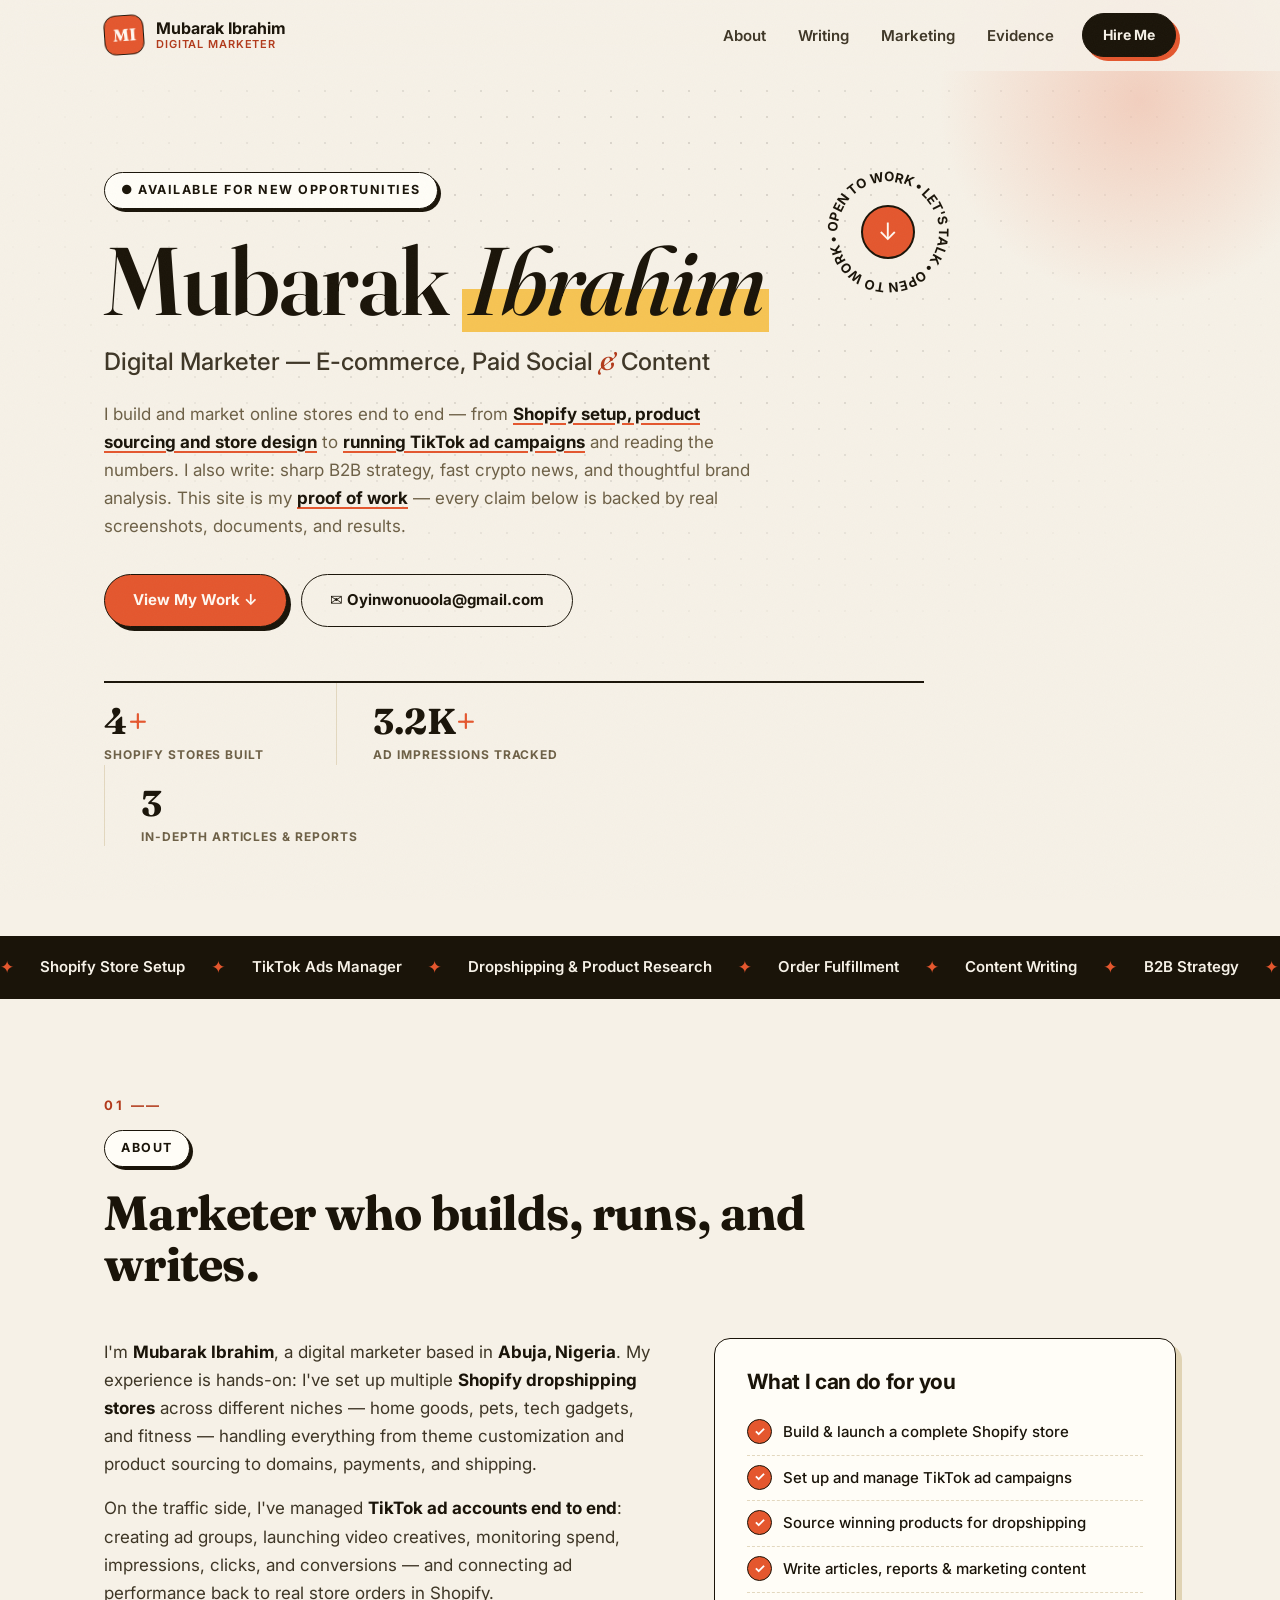
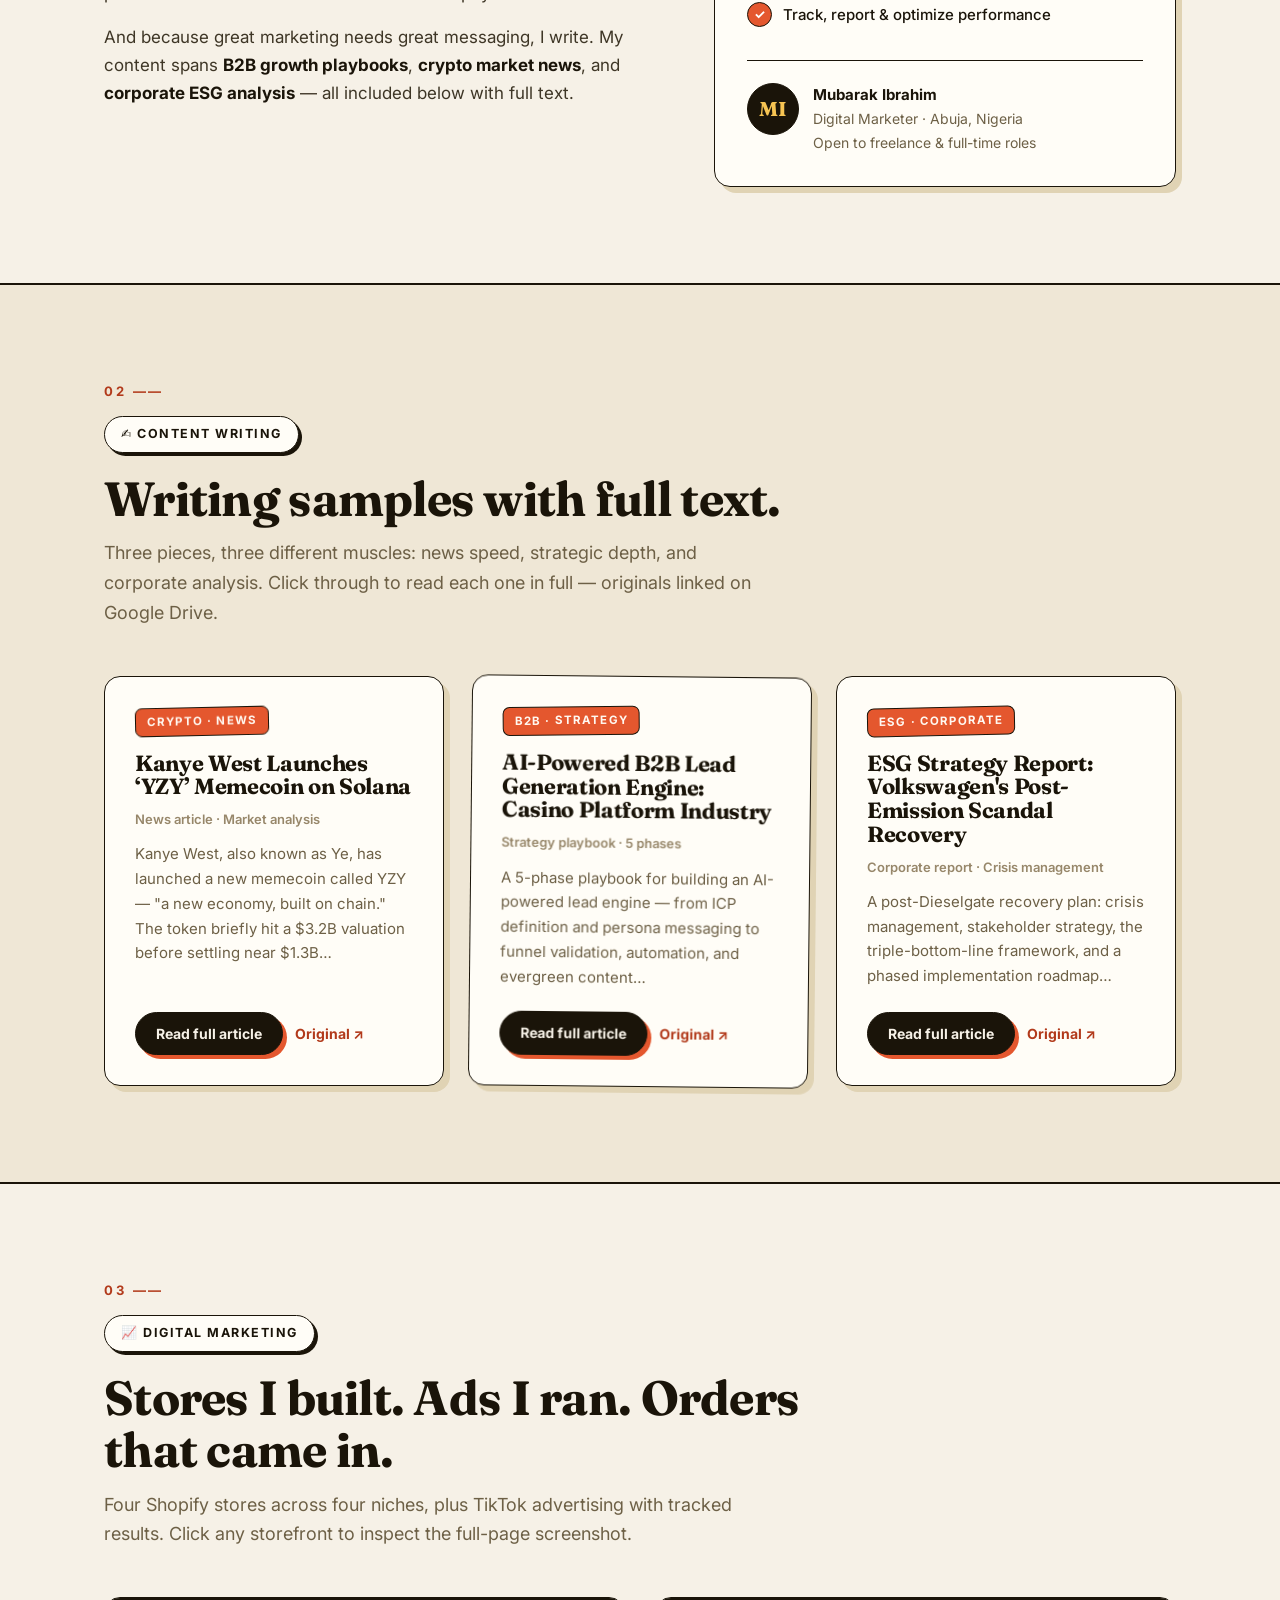
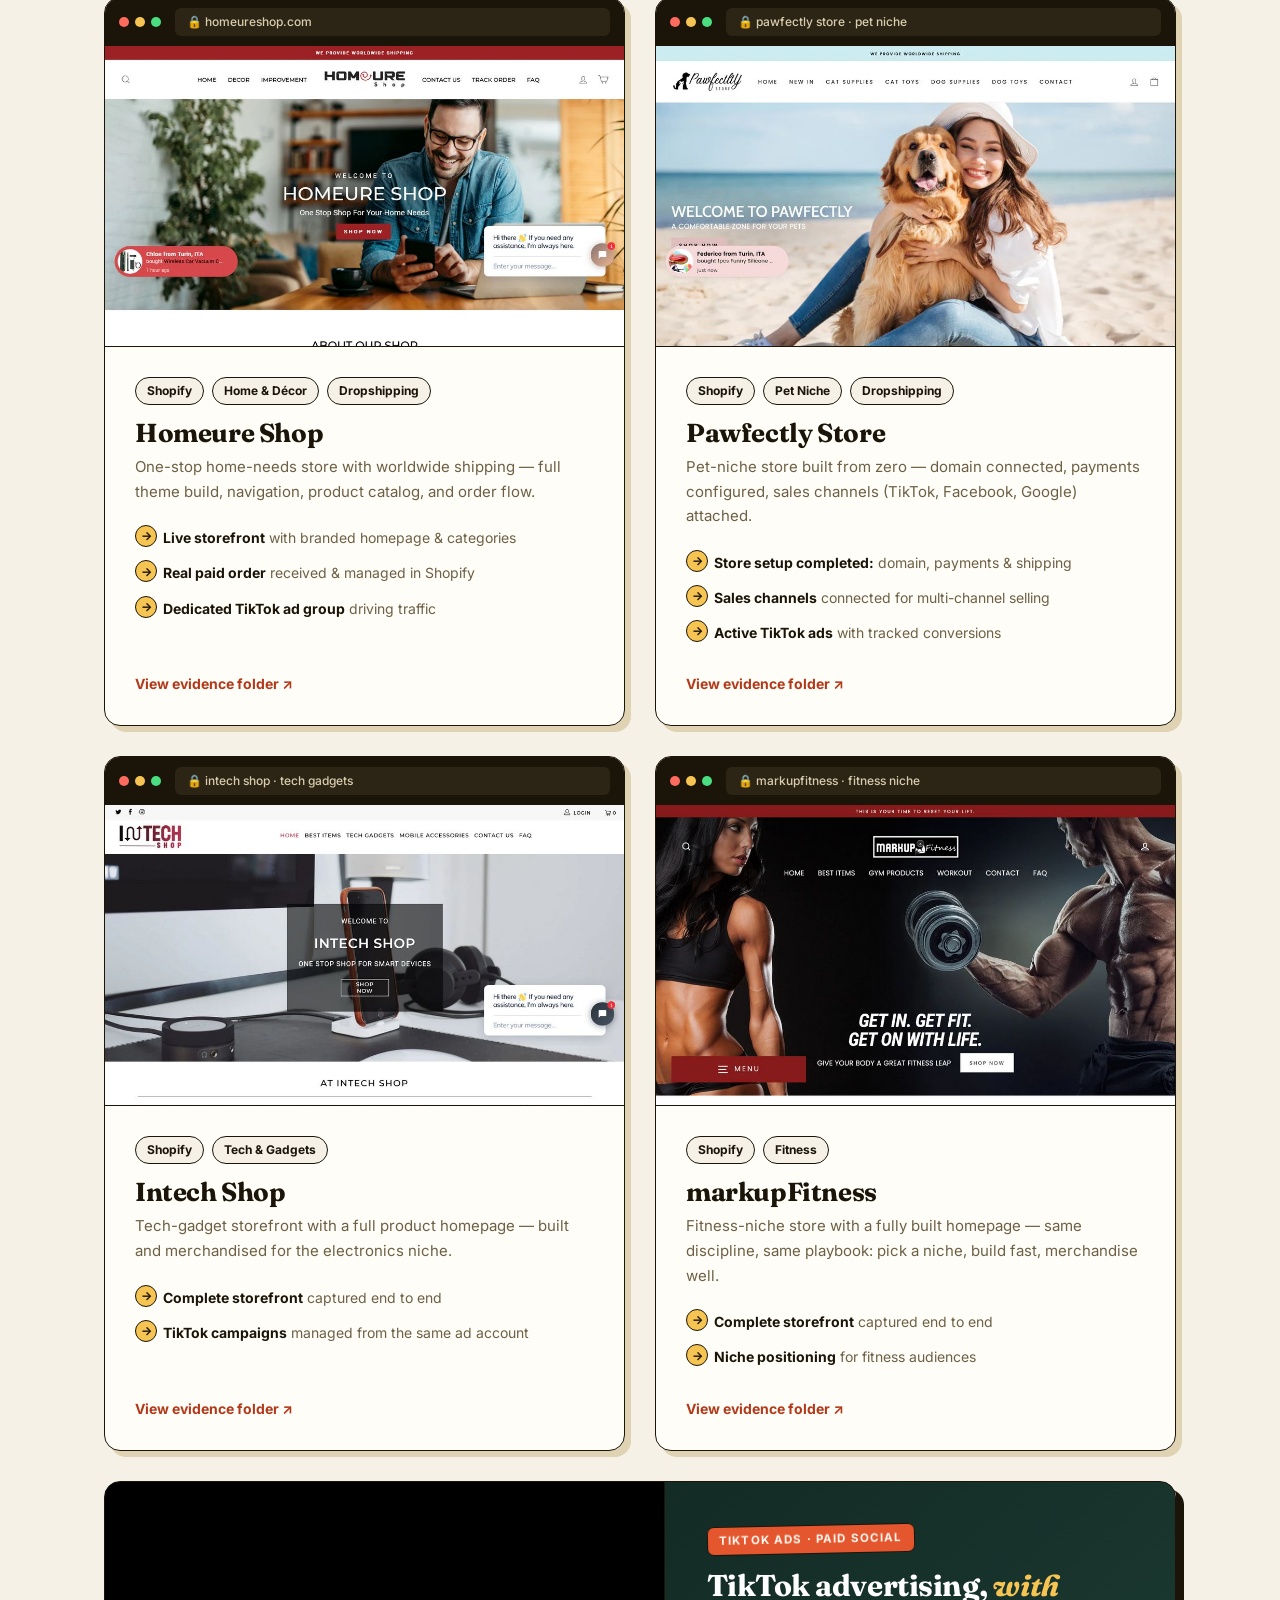
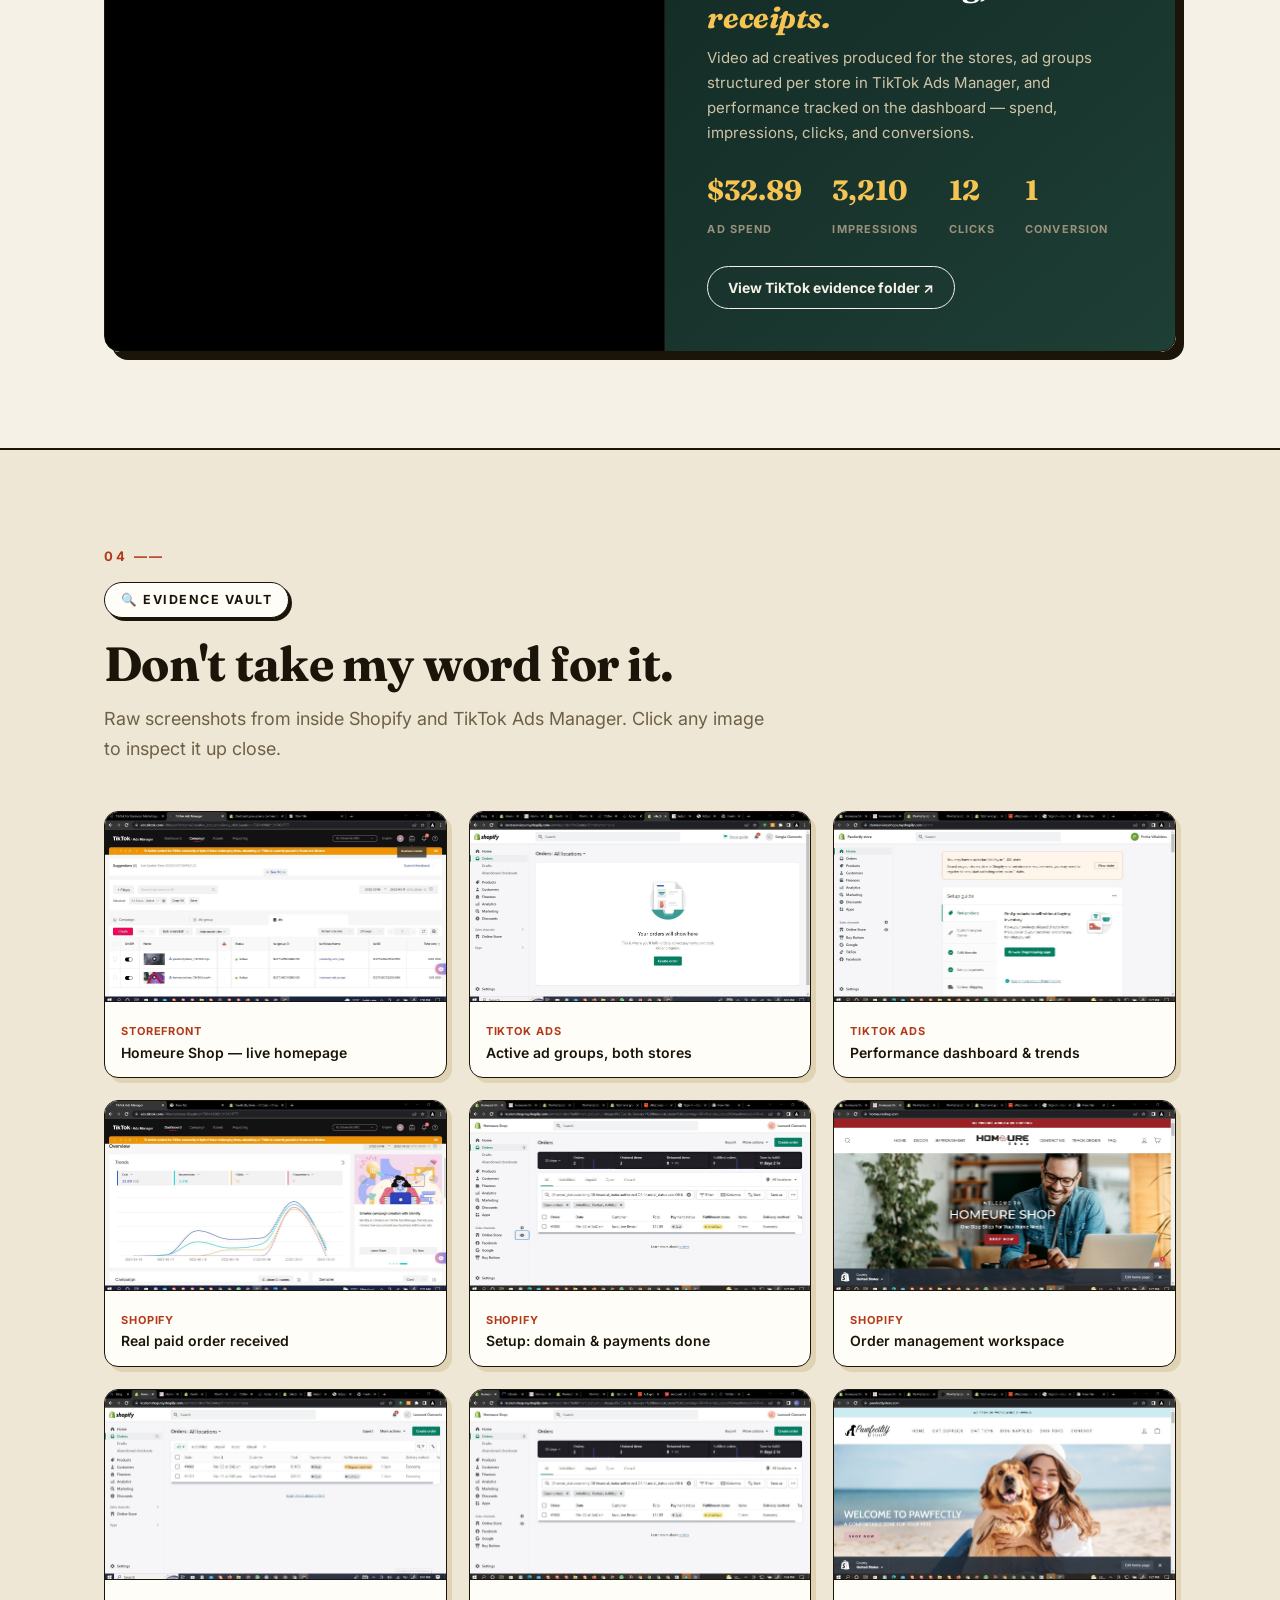
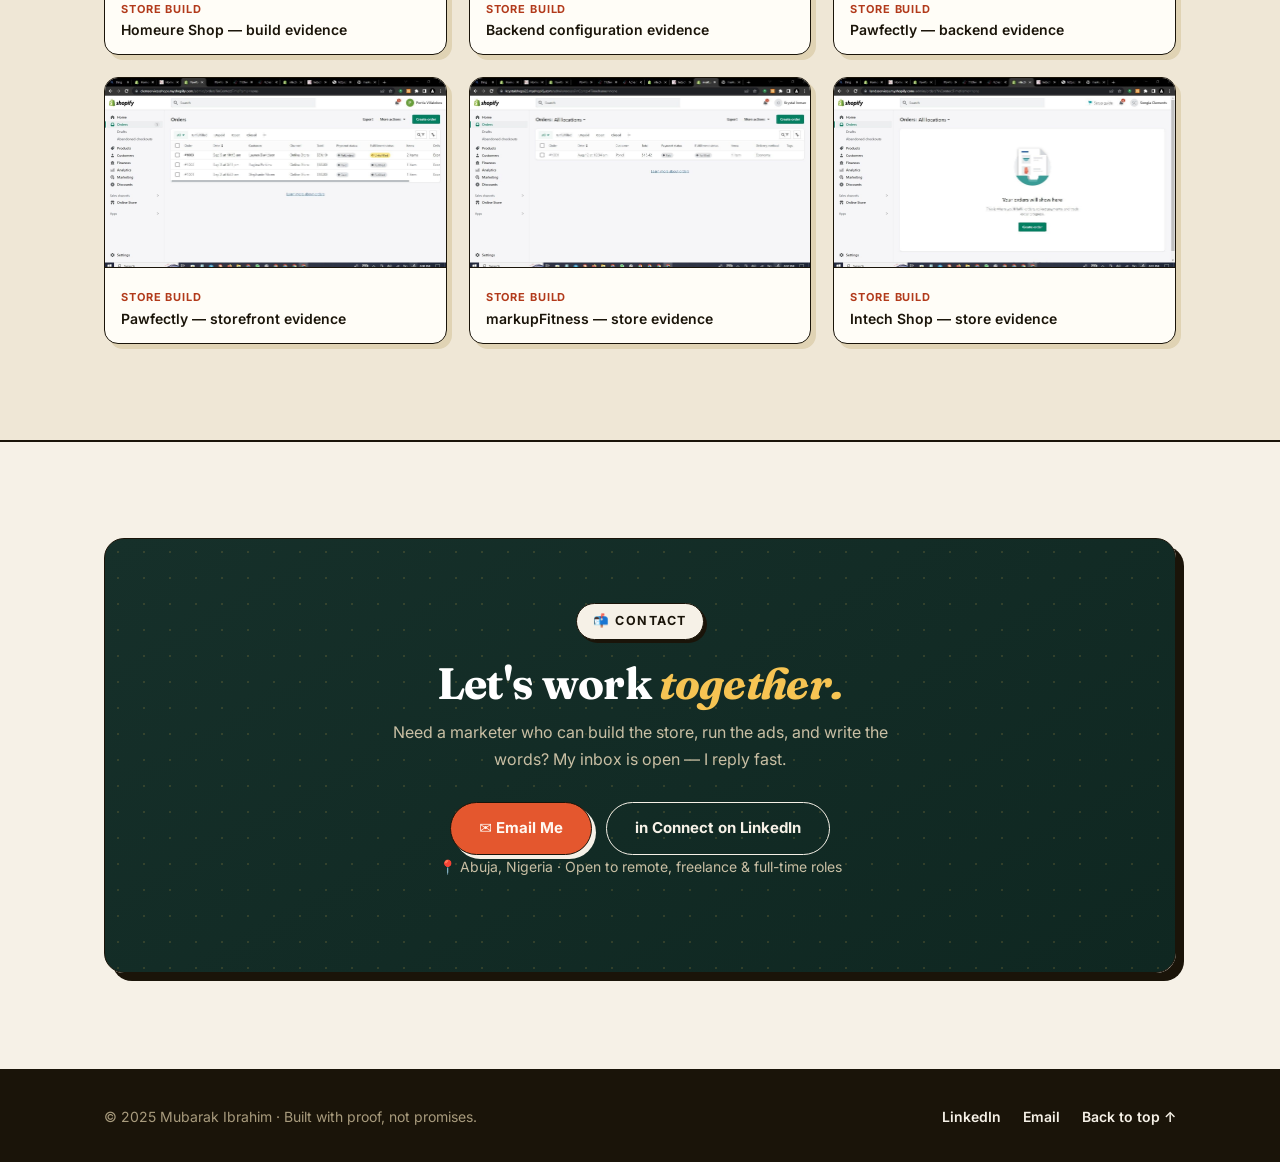
==== commit 0494eba6: "Update index.html" ====
--- a/index.html
+++ b/index.html
@@ -100,7 +100,7 @@
       <div class="about-grid">
         <div class="about-copy reveal">
           <p>
-            I'm <strong>Mubarak Ibrahim</strong>, a digital marketer based in <strong>Lagos, Nigeria</strong>.
+            I'm <strong>Mubarak Ibrahim</strong>, a digital marketer based in <strong>Abuja, Nigeria</strong>.
             My experience is hands-on: I've set up multiple <strong>Shopify dropshipping stores</strong> across
             different niches — home goods, pets, tech gadgets, and fitness — handling everything from
             theme customization and product sourcing to domains, payments, and shipping.
@@ -127,7 +127,7 @@
           </ul>
           <div class="profile-row">
             <div class="avatar">MI</div>
-            <p><strong>Mubarak Ibrahim</strong>Digital Marketer · Lagos, Nigeria<br />Open to freelance &amp; full-time roles</p>
+            <p><strong>Mubarak Ibrahim</strong>Digital Marketer · Abuja, Nigeria<br />Open to freelance &amp; full-time roles</p>
           </div>
         </aside>
       </div>
@@ -363,7 +363,7 @@
           <a class="btn btn-accent" href="mailto:Oyinwonuoola@gmail.com">✉️ Email Me</a>
           <a class="btn btn-ghost" href="https://www.linkedin.com/in/ibrahim-mubarak-333363290" target="_blank" rel="noopener">in Connect on LinkedIn</a>
         </div>
-        <p class="contact-meta">📍 Lagos, Nigeria · Open to remote, freelance &amp; full-time roles</p>
+        <p class="contact-meta">📍 Abuja, Nigeria · Open to remote, freelance &amp; full-time roles</p>
       </div>
     </div>
   </section>
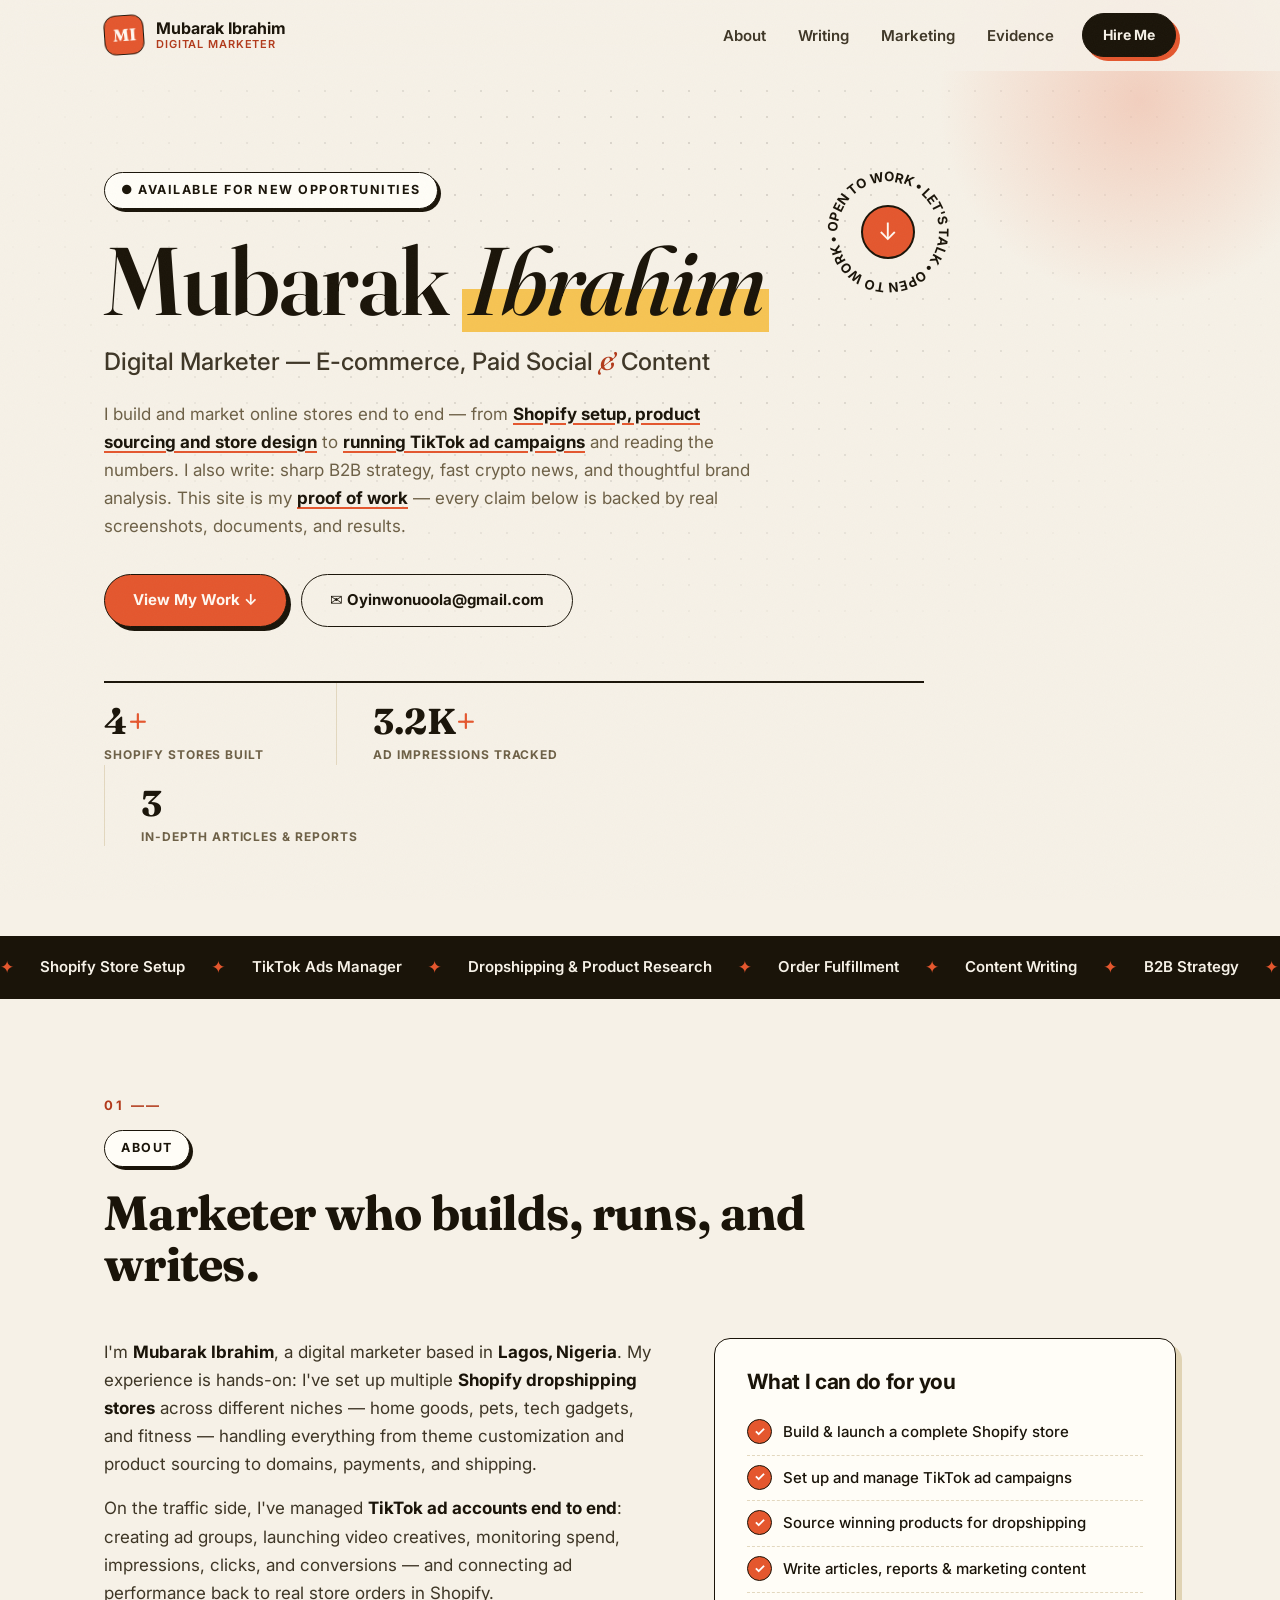
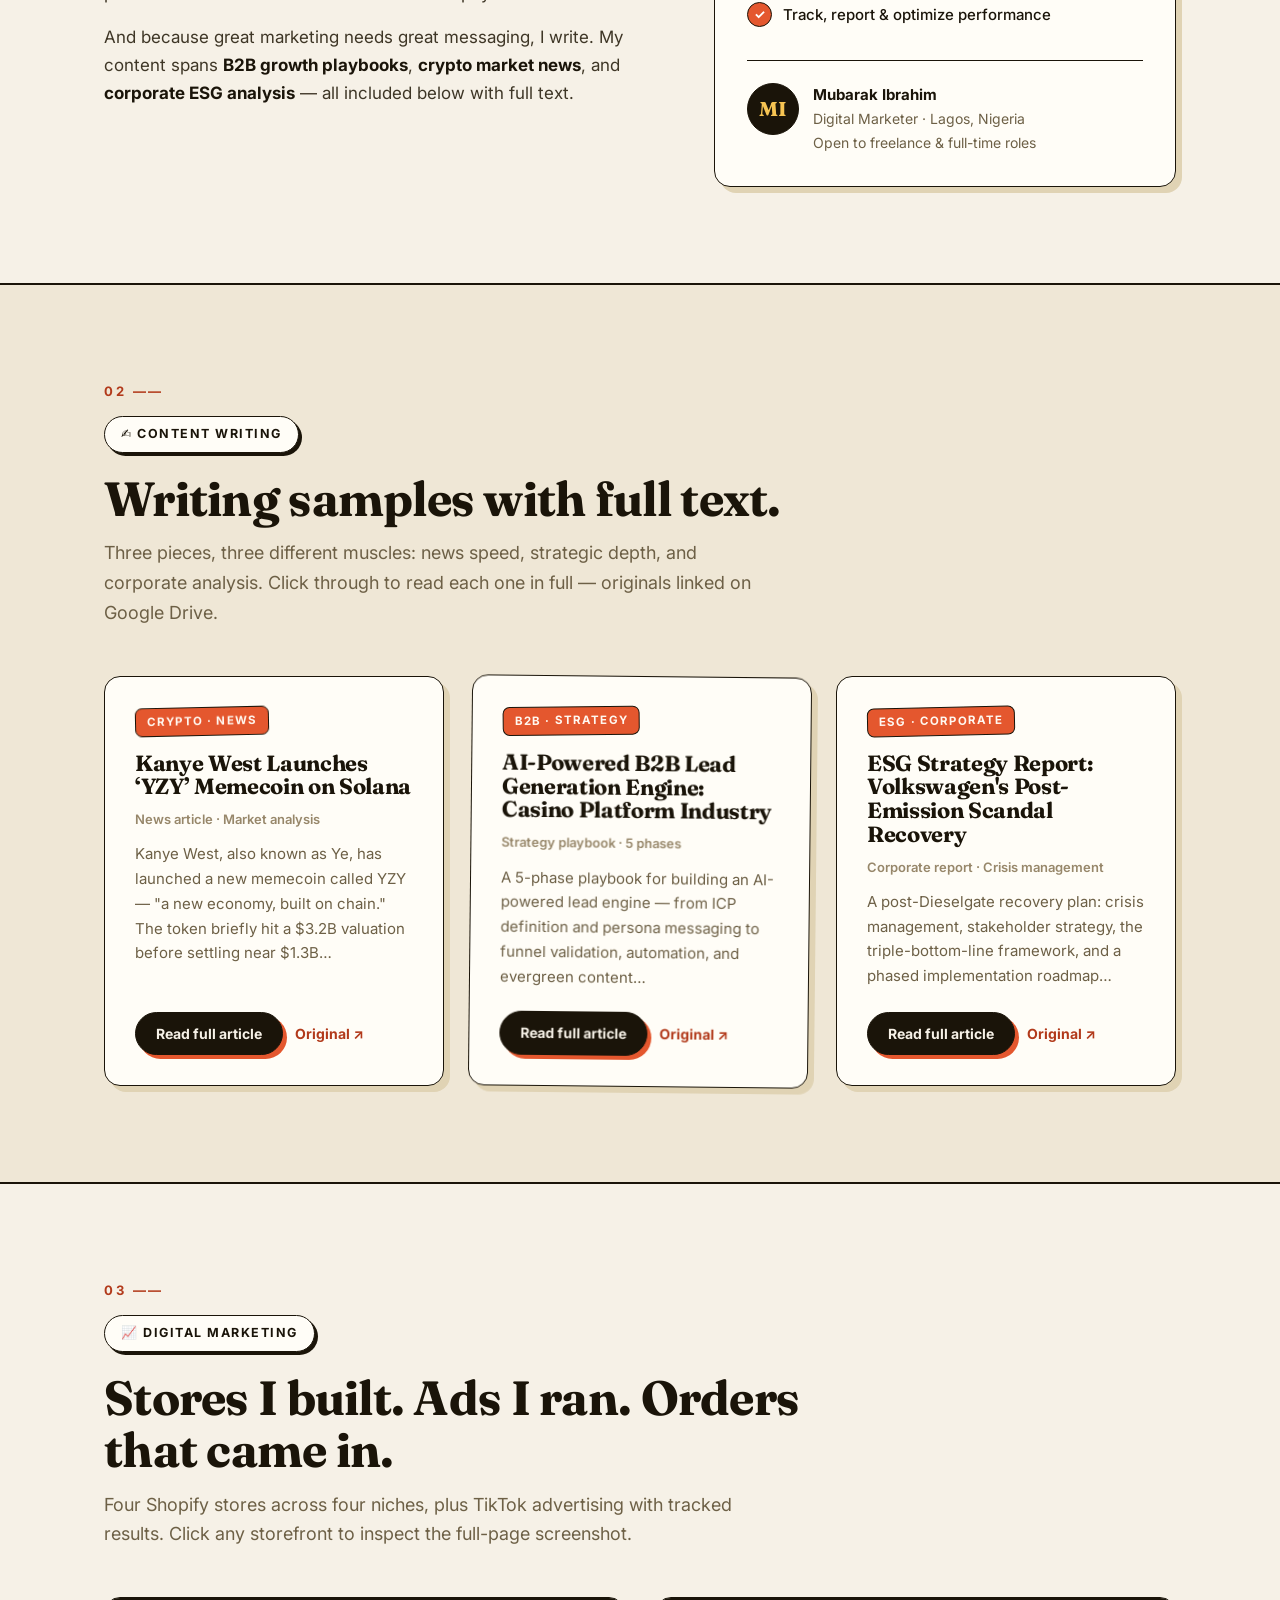
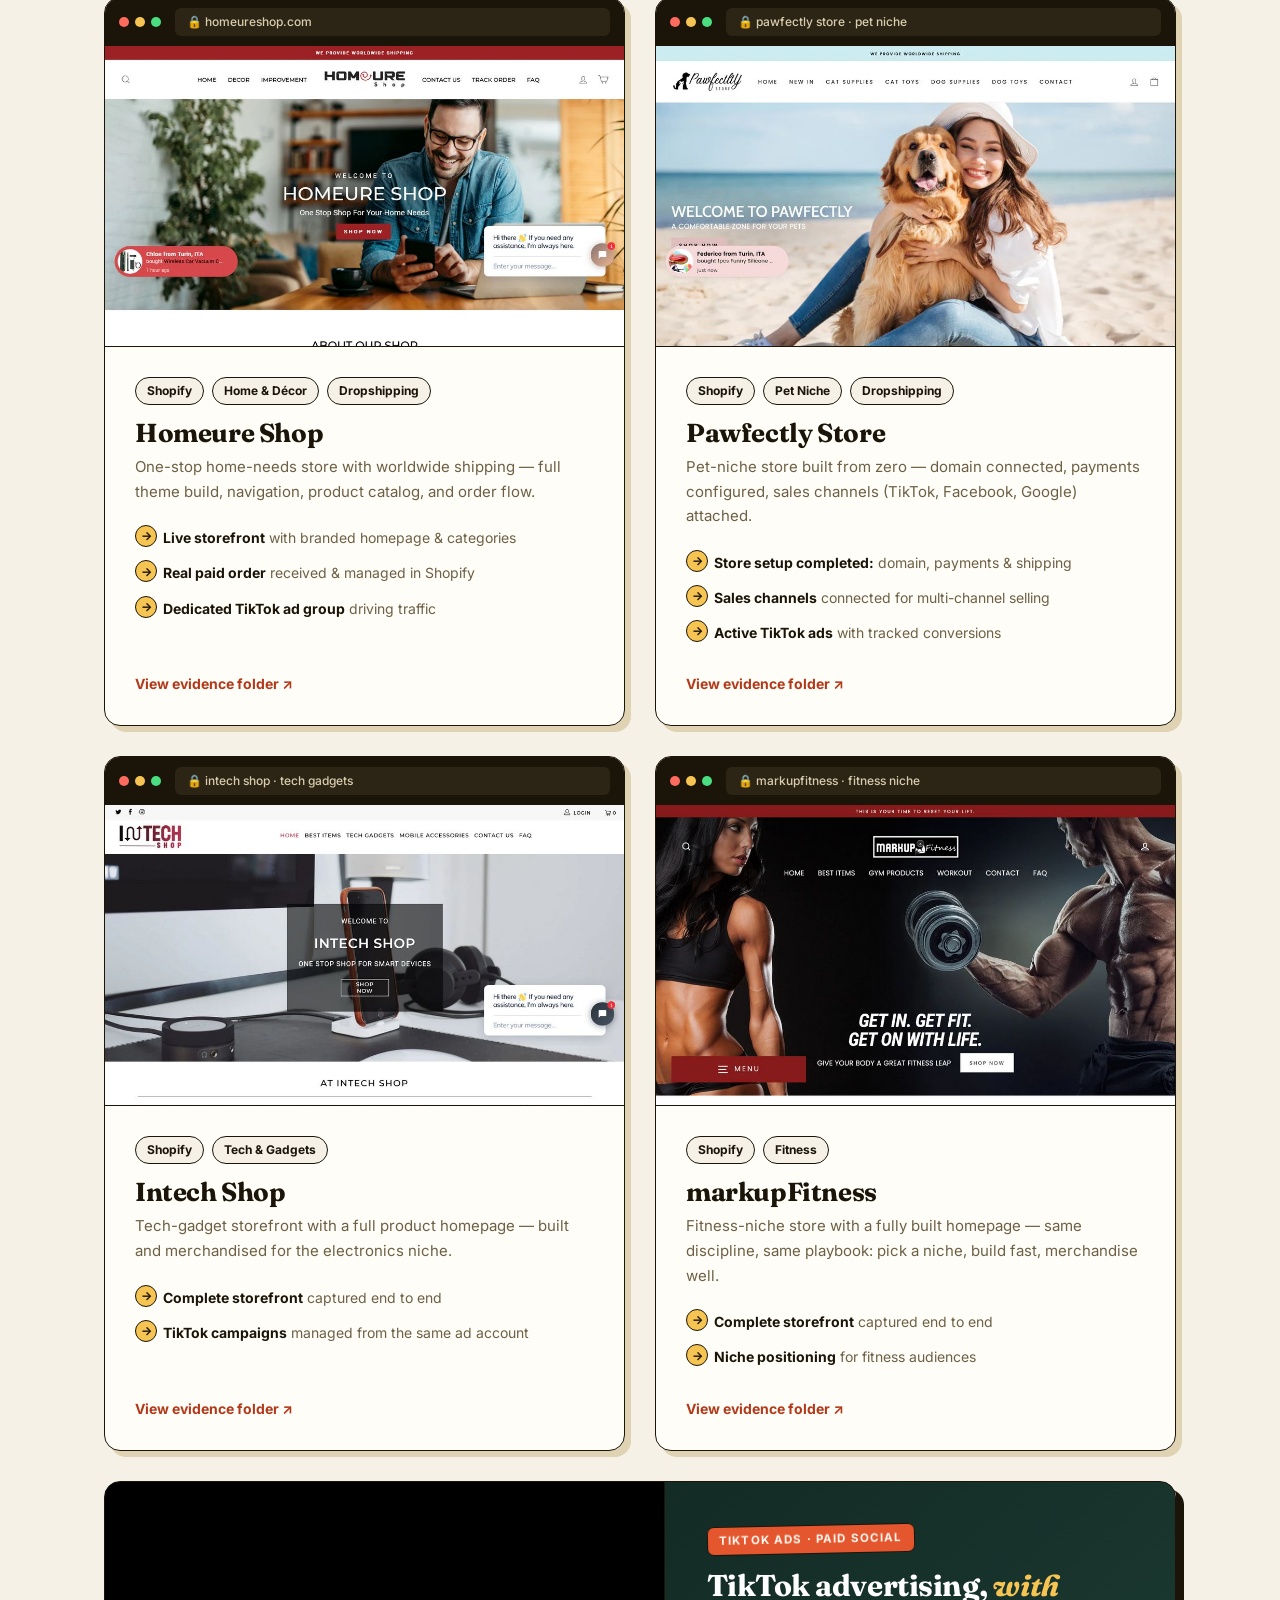
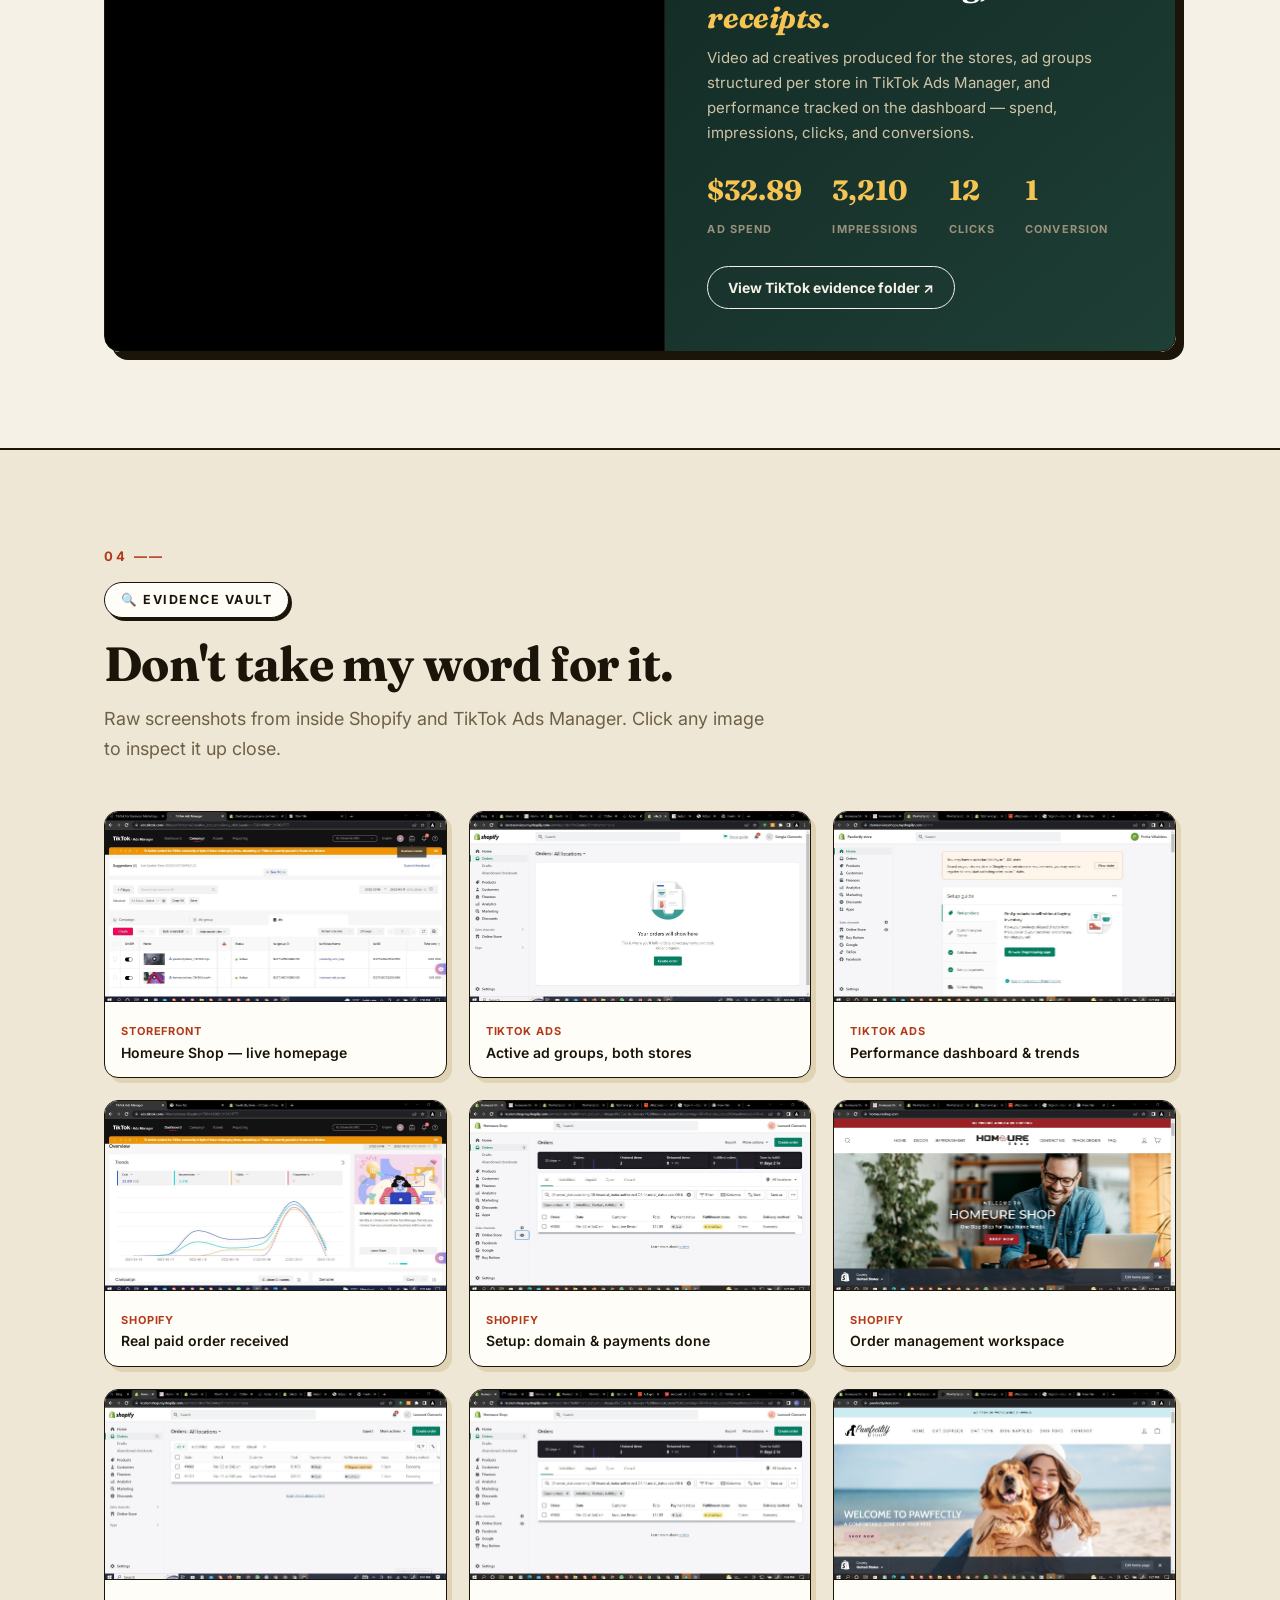
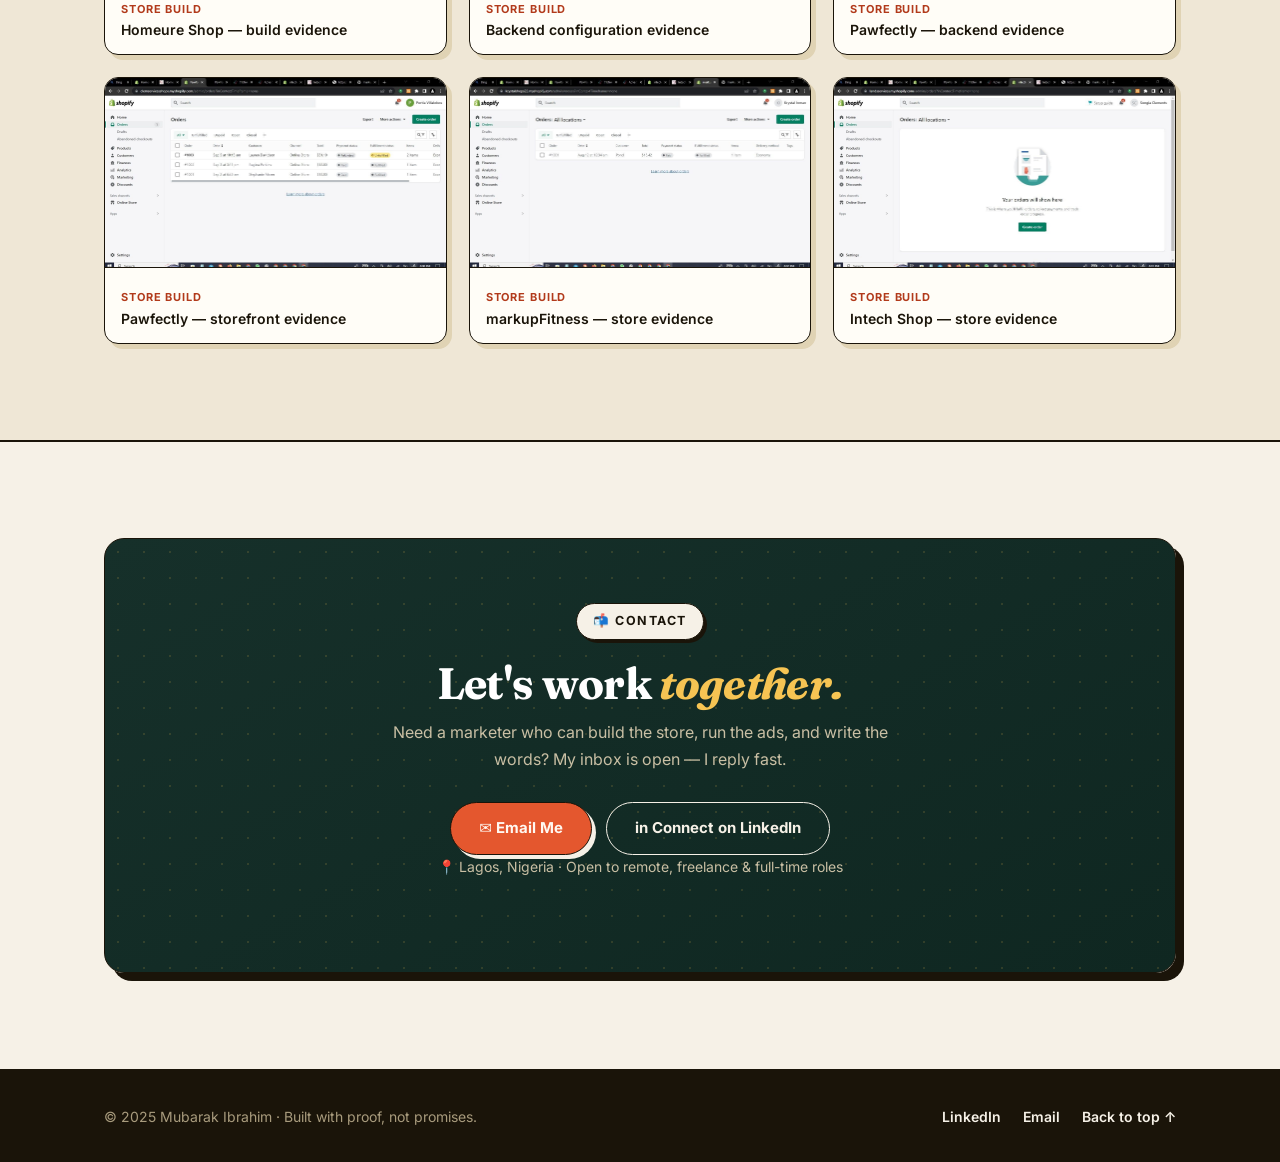
==== commit e9afe81e: "Add Google Search verification tag, sitemap.xml, robots.txt" ====
--- a/index.html
+++ b/index.html
@@ -2,6 +2,8 @@
 <html lang="en">
 <head>
   <meta charset="UTF-8" />
+  <meta name="google-site-verification" content="csqXfAqNmfR7pnbYmXbU1DC3byCT7BWa0qP5kU4h2C8" />
+
   <meta name="viewport" content="width=device-width, initial-scale=1.0" />
   <title>Mubarak Ibrahim — Digital Marketer | Content & E-commerce Portfolio</title>
   <meta name="description" content="Portfolio of Mubarak Ibrahim, Digital Marketer. Evidence of work: 4 Shopify e-commerce stores, TikTok ad campaigns, and content writing — B2B strategy, crypto news, and ESG brand analysis." />
@@ -100,7 +102,7 @@
       <div class="about-grid">
         <div class="about-copy reveal">
           <p>
-            I'm <strong>Mubarak Ibrahim</strong>, a digital marketer based in <strong>Abuja, Nigeria</strong>.
+            I'm <strong>Mubarak Ibrahim</strong>, a digital marketer based in <strong>Lagos, Nigeria</strong>.
             My experience is hands-on: I've set up multiple <strong>Shopify dropshipping stores</strong> across
             different niches — home goods, pets, tech gadgets, and fitness — handling everything from
             theme customization and product sourcing to domains, payments, and shipping.
@@ -127,7 +129,7 @@
           </ul>
           <div class="profile-row">
             <div class="avatar">MI</div>
-            <p><strong>Mubarak Ibrahim</strong>Digital Marketer · Abuja, Nigeria<br />Open to freelance &amp; full-time roles</p>
+            <p><strong>Mubarak Ibrahim</strong>Digital Marketer · Lagos, Nigeria<br />Open to freelance &amp; full-time roles</p>
           </div>
         </aside>
       </div>
@@ -363,7 +365,7 @@
           <a class="btn btn-accent" href="mailto:Oyinwonuoola@gmail.com">✉️ Email Me</a>
           <a class="btn btn-ghost" href="https://www.linkedin.com/in/ibrahim-mubarak-333363290" target="_blank" rel="noopener">in Connect on LinkedIn</a>
         </div>
-        <p class="contact-meta">📍 Abuja, Nigeria · Open to remote, freelance &amp; full-time roles</p>
+        <p class="contact-meta">📍 Lagos, Nigeria · Open to remote, freelance &amp; full-time roles</p>
       </div>
     </div>
   </section>
